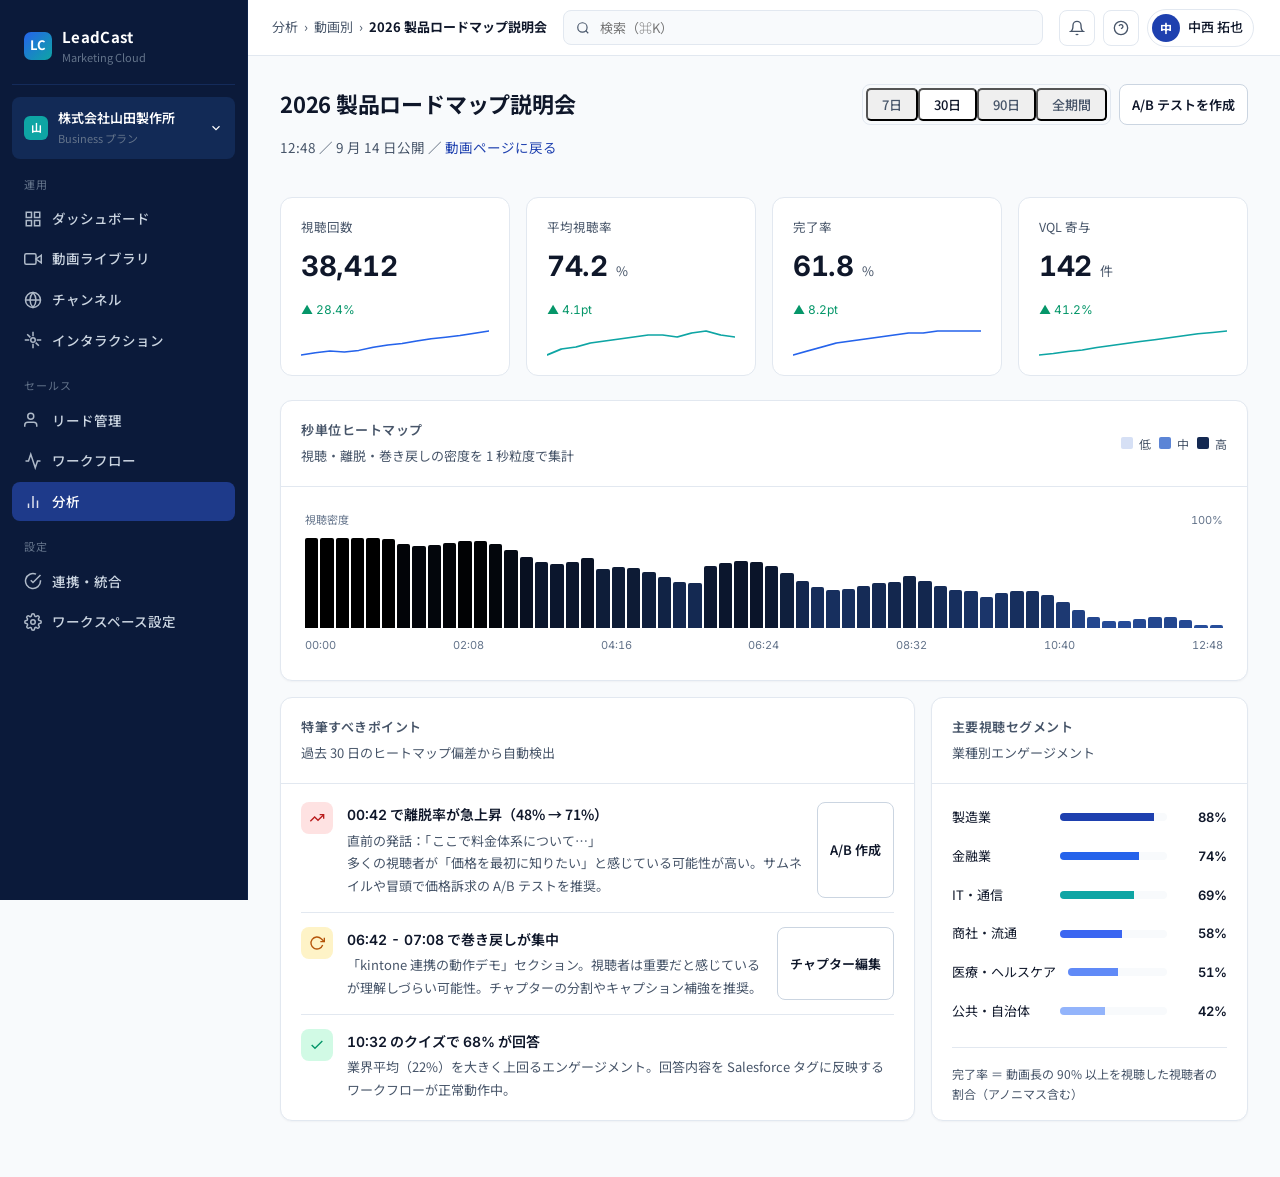
==== site/analytics.html @ c5f3c890 "MVP画面作成" ====
<!doctype html>
<html lang="ja">
<head>
  <meta charset="utf-8" />
  <meta name="viewport" content="width=device-width, initial-scale=1" />
  <title>動画分析 ｜ LeadCast</title>
  <link rel="preconnect" href="https://fonts.googleapis.com">
  <link rel="preconnect" href="https://fonts.gstatic.com" crossorigin>
  <link href="https://fonts.googleapis.com/css2?family=Inter:wght@400;500;600;700;800&family=Noto+Sans+JP:wght@400;500;600;700;800&display=swap" rel="stylesheet">
  <link rel="stylesheet" href="assets/tokens.css">
</head>
<body>

<div class="app">
  <aside class="sidebar">
    <a class="brand" href="index.html">
      <span class="brand-mark">LC</span>
      <div>
        <div class="brand-name">LeadCast</div>
        <div class="brand-sub">Marketing Cloud</div>
      </div>
    </a>
    <div class="ws-switch">
      <span class="avatar">山</span>
      <div style="flex:1; min-width:0;">
        <div style="font-weight:600;">株式会社山田製作所</div>
        <div style="color:#64748B; font-size:11px;">Business プラン</div>
      </div>
      <svg width="14" height="14" viewBox="0 0 24 24" fill="none" stroke="currentColor" stroke-width="2"><polyline points="6 9 12 15 18 9"></polyline></svg>
    </div>

    <div class="nav-section">運用</div>
    <a class="nav-item" data-nav="dashboard.html" href="dashboard.html"><svg class="ico" viewBox="0 0 24 24" fill="none" stroke="currentColor" stroke-width="2"><rect x="3" y="3" width="7" height="7"></rect><rect x="14" y="3" width="7" height="7"></rect><rect x="14" y="14" width="7" height="7"></rect><rect x="3" y="14" width="7" height="7"></rect></svg>ダッシュボード</a>
    <a class="nav-item" data-nav="videos.html" href="videos.html"><svg class="ico" viewBox="0 0 24 24" fill="none" stroke="currentColor" stroke-width="2"><polygon points="23 7 16 12 23 17 23 7"></polygon><rect x="1" y="5" width="15" height="14" rx="2"></rect></svg>動画ライブラリ</a>
    <a class="nav-item" href="#"><svg class="ico" viewBox="0 0 24 24" fill="none" stroke="currentColor" stroke-width="2"><circle cx="12" cy="12" r="10"></circle><path d="M2 12h20M12 2a15.3 15.3 0 0 1 4 10 15.3 15.3 0 0 1-4 10A15.3 15.3 0 0 1 8 12a15.3 15.3 0 0 1 4-10z"></path></svg>チャンネル</a>
    <a class="nav-item" href="#"><svg class="ico" viewBox="0 0 24 24" fill="none" stroke="currentColor" stroke-width="2"><circle cx="12" cy="12" r="3"></circle><path d="M12 1v6m0 10v6M4.22 4.22l4.24 4.24m7.08 7.08l4.24 4.24M1 12h6m10 0h6"></path></svg>インタラクション</a>

    <div class="nav-section">セールス</div>
    <a class="nav-item" data-nav="leads.html" href="leads.html"><svg class="ico" viewBox="0 0 24 24" fill="none" stroke="currentColor" stroke-width="2"><path d="M17 21v-2a4 4 0 0 0-4-4H5a4 4 0 0 0-4 4v2"></path><circle cx="9" cy="7" r="4"></circle></svg>リード管理</a>
    <a class="nav-item" href="#"><svg class="ico" viewBox="0 0 24 24" fill="none" stroke="currentColor" stroke-width="2"><polyline points="22 12 18 12 15 21 9 3 6 12 2 12"></polyline></svg>ワークフロー</a>
    <a class="nav-item" data-nav="analytics.html" href="analytics.html"><svg class="ico" viewBox="0 0 24 24" fill="none" stroke="currentColor" stroke-width="2"><line x1="18" y1="20" x2="18" y2="10"></line><line x1="12" y1="20" x2="12" y2="4"></line><line x1="6" y1="20" x2="6" y2="14"></line></svg>分析</a>

    <div class="nav-section">設定</div>
    <a class="nav-item" href="#"><svg class="ico" viewBox="0 0 24 24" fill="none" stroke="currentColor" stroke-width="2"><path d="M22 11.08V12a10 10 0 1 1-5.93-9.14"></path><polyline points="22 4 12 14.01 9 11.01"></polyline></svg>連携・統合</a>
    <a class="nav-item" href="#"><svg class="ico" viewBox="0 0 24 24" fill="none" stroke="currentColor" stroke-width="2"><circle cx="12" cy="12" r="3"></circle><path d="M19.4 15a1.65 1.65 0 0 0 .33 1.82l.06.06a2 2 0 0 1 0 2.83 2 2 0 0 1-2.83 0l-.06-.06a1.65 1.65 0 0 0-1.82-.33 1.65 1.65 0 0 0-1 1.51V21a2 2 0 0 1-4 0v-.09A1.65 1.65 0 0 0 9 19.4a1.65 1.65 0 0 0-1.82.33l-.06.06a2 2 0 0 1-2.83 0 2 2 0 0 1 0-2.83l.06-.06a1.65 1.65 0 0 0 .33-1.82 1.65 1.65 0 0 0-1.51-1H3a2 2 0 0 1 0-4h.09A1.65 1.65 0 0 0 4.6 9a1.65 1.65 0 0 0-.33-1.82l-.06-.06a2 2 0 1 1 2.83-2.83l.06.06a1.65 1.65 0 0 0 1.82.33H9a1.65 1.65 0 0 0 1-1.51V3a2 2 0 0 1 4 0v.09a1.65 1.65 0 0 0 1 1.51 1.65 1.65 0 0 0 1.82-.33l.06-.06a2 2 0 1 1 2.83 2.83l-.06.06a1.65 1.65 0 0 0-.33 1.82V9a1.65 1.65 0 0 0 1.51 1H21a2 2 0 0 1 0 4h-.09a1.65 1.65 0 0 0-1.51 1z"></path></svg>ワークスペース設定</a>
  </aside>

  <div>
    <header class="app-header">
      <div class="breadcrumb">
        <span>分析</span><span>›</span><span>動画別</span><span>›</span><strong style="color:var(--color-text);">2026 製品ロードマップ説明会</strong>
      </div>
      <div class="search">
        <svg width="14" height="14" viewBox="0 0 24 24" fill="none" stroke="currentColor" stroke-width="2"><circle cx="11" cy="11" r="8"></circle><line x1="21" y1="21" x2="16.65" y2="16.65"></line></svg>
        <input type="text" placeholder="検索（⌘K）" />
      </div>
      <div class="header-actions">
        <button class="icon-btn"><svg width="16" height="16" viewBox="0 0 24 24" fill="none" stroke="currentColor" stroke-width="2"><path d="M18 8A6 6 0 0 0 6 8c0 7-3 9-3 9h18s-3-2-3-9"></path><path d="M13.73 21a2 2 0 0 1-3.46 0"></path></svg></button>
        <button class="icon-btn"><svg width="16" height="16" viewBox="0 0 24 24" fill="none" stroke="currentColor" stroke-width="2"><circle cx="12" cy="12" r="10"></circle><path d="M9.09 9a3 3 0 0 1 5.83 1c0 2-3 3-3 3"></path><line x1="12" y1="17" x2="12.01" y2="17"></line></svg></button>
        <div class="user-chip"><span class="avatar">中</span><span class="name">中西 拓也</span></div>
      </div>
    </header>

    <main class="workarea">
      <div class="page-head">
        <div>
          <h1>2026 製品ロードマップ説明会</h1>
          <p class="desc">12:48 ／ 9 月 14 日公開 ／ <a href="videos.html" style="color:var(--color-primary-700);">動画ページに戻る</a></p>
        </div>
        <div style="display:flex; gap:8px;">
          <div class="tabs">
            <button class="tab">7日</button>
            <button class="tab active">30日</button>
            <button class="tab">90日</button>
            <button class="tab">全期間</button>
          </div>
          <button class="btn btn-outline btn-sm">A/B テストを作成</button>
        </div>
      </div>

      <div class="kpi-grid">
        <div class="kpi"><div class="label">視聴回数</div><div class="value"><b class="tabular">38,412</b></div><div class="delta up">▲ 28.4%</div><div class="spark" data-spark="22,28,32,30,34,42,48,52,58,64,68,72,78,84"></div></div>
        <div class="kpi"><div class="label">平均視聴率</div><div class="value"><b class="tabular">74.2</b><span class="unit">%</span></div><div class="delta up">▲ 4.1pt</div><div class="spark" data-spark="65,68,69,71,72,73,74,75,75,74,76,77,75,74" data-spark-color="#0EA5A4"></div></div>
        <div class="kpi"><div class="label">完了率</div><div class="value"><b class="tabular">61.8</b><span class="unit">%</span></div><div class="delta up">▲ 8.2pt</div><div class="spark" data-spark="50,52,54,56,57,58,59,60,61,61,62,62,62,62"></div></div>
        <div class="kpi"><div class="label">VQL 寄与</div><div class="value"><b class="tabular">142</b><span class="unit">件</span></div><div class="delta up">▲ 41.2%</div><div class="spark" data-spark="20,28,38,46,58,68,78,88,98,108,118,128,135,142" data-spark-color="#0EA5A4"></div></div>
      </div>

      <!-- HEATMAP -->
      <section class="card" style="margin-bottom:16px;">
        <div style="padding:18px 20px; border-bottom:1px solid var(--color-border); display:flex; align-items:center; justify-content:space-between;">
          <div>
            <p class="section-title">秒単位ヒートマップ</p>
            <p class="muted" style="font-size:13px; margin:4px 0 0;">視聴・離脱・巻き戻しの密度を 1 秒粒度で集計</p>
          </div>
          <div style="display:flex; gap:8px; align-items:center; font-size:12px; color:var(--color-text-muted);">
            <span style="display:inline-flex; align-items:center; gap:6px;"><span style="width:12px; height:12px; background:hsl(220 60% 90%); border-radius:2px;"></span>低</span>
            <span style="display:inline-flex; align-items:center; gap:6px;"><span style="width:12px; height:12px; background:hsl(220 60% 60%); border-radius:2px;"></span>中</span>
            <span style="display:inline-flex; align-items:center; gap:6px;"><span style="width:12px; height:12px; background:hsl(220 60% 20%); border-radius:2px;"></span>高</span>
          </div>
        </div>
        <div class="heatmap">
          <div class="scale">
            <span>視聴密度</span>
            <span>100%</span>
          </div>
          <div class="heatmap-bars" data-heatmap></div>
          <div class="heatmap-axis">
            <span>00:00</span><span>02:08</span><span>04:16</span><span>06:24</span><span>08:32</span><span>10:40</span><span>12:48</span>
          </div>
        </div>
      </section>

      <!-- DROP-OFF + Insights -->
      <div class="grid-2">
        <section class="card">
          <div style="padding:18px 20px; border-bottom:1px solid var(--color-border);">
            <p class="section-title">特筆すべきポイント</p>
            <p class="muted" style="font-size:13px; margin:4px 0 0;">過去 30 日のヒートマップ偏差から自動検出</p>
          </div>
          <div style="padding: 4px 20px;">
            <div style="display:flex; gap:14px; padding:14px 0; border-bottom:1px solid var(--color-border);">
              <div style="width:32px; height:32px; border-radius:8px; background:var(--color-danger-bg); color:var(--color-danger); display:grid; place-items:center; flex-shrink:0;">
                <svg width="16" height="16" viewBox="0 0 24 24" fill="none" stroke="currentColor" stroke-width="2"><polyline points="22 7 13.5 15.5 8.5 10.5 2 17"></polyline><polyline points="16 7 22 7 22 13"></polyline></svg>
              </div>
              <div style="flex:1; min-width:0;">
                <div style="font-weight:600; font-size:14px;"><span class="tabular">00:42</span> で離脱率が急上昇（48% → 71%）</div>
                <div class="muted" style="font-size:13px; margin-top:2px;">直前の発話：「ここで料金体系について…」<br>多くの視聴者が「価格を最初に知りたい」と感じている可能性が高い。サムネイルや冒頭で価格訴求の A/B テストを推奨。</div>
              </div>
              <button class="btn btn-outline btn-sm" style="flex-shrink:0;">A/B 作成</button>
            </div>
            <div style="display:flex; gap:14px; padding:14px 0; border-bottom:1px solid var(--color-border);">
              <div style="width:32px; height:32px; border-radius:8px; background:var(--color-warning-bg); color:var(--color-warning); display:grid; place-items:center; flex-shrink:0;">
                <svg width="16" height="16" viewBox="0 0 24 24" fill="none" stroke="currentColor" stroke-width="2"><polyline points="23 4 23 10 17 10"></polyline><path d="M20.49 15a9 9 0 1 1-2.12-9.36L23 10"></path></svg>
              </div>
              <div style="flex:1; min-width:0;">
                <div style="font-weight:600; font-size:14px;"><span class="tabular">06:42 - 07:08</span> で巻き戻しが集中</div>
                <div class="muted" style="font-size:13px; margin-top:2px;">「kintone 連携の動作デモ」セクション。視聴者は重要だと感じているが理解しづらい可能性。チャプターの分割やキャプション補強を推奨。</div>
              </div>
              <button class="btn btn-outline btn-sm" style="flex-shrink:0;">チャプター編集</button>
            </div>
            <div style="display:flex; gap:14px; padding:14px 0;">
              <div style="width:32px; height:32px; border-radius:8px; background:var(--color-success-bg); color:var(--color-success); display:grid; place-items:center; flex-shrink:0;">
                <svg width="16" height="16" viewBox="0 0 24 24" fill="none" stroke="currentColor" stroke-width="2"><polyline points="20 6 9 17 4 12"></polyline></svg>
              </div>
              <div style="flex:1; min-width:0;">
                <div style="font-weight:600; font-size:14px;"><span class="tabular">10:32</span> のクイズで <span class="tabular">68%</span> が回答</div>
                <div class="muted" style="font-size:13px; margin-top:2px;">業界平均（22%）を大きく上回るエンゲージメント。回答内容を Salesforce タグに反映するワークフローが正常動作中。</div>
              </div>
            </div>
          </div>
        </section>

        <section class="card">
          <div style="padding:18px 20px; border-bottom:1px solid var(--color-border);">
            <p class="section-title">主要視聴セグメント</p>
            <p class="muted" style="font-size:13px; margin:4px 0 0;">業種別エンゲージメント</p>
          </div>
          <div style="padding: 14px 20px;">
            <div style="display:flex; align-items:center; gap:12px; padding:8px 0;">
              <span style="font-size:13px; min-width:96px;">製造業</span>
              <div style="flex:1; height:8px; background:var(--color-bg); border-radius:4px; overflow:hidden;"><span style="display:block; height:100%; width:88%; background:var(--color-primary-700);"></span></div>
              <span class="tabular" style="font-size:13px; font-weight:600; min-width:48px; text-align:right;">88%</span>
            </div>
            <div style="display:flex; align-items:center; gap:12px; padding:8px 0;">
              <span style="font-size:13px; min-width:96px;">金融業</span>
              <div style="flex:1; height:8px; background:var(--color-bg); border-radius:4px; overflow:hidden;"><span style="display:block; height:100%; width:74%; background:var(--color-primary-600);"></span></div>
              <span class="tabular" style="font-size:13px; font-weight:600; min-width:48px; text-align:right;">74%</span>
            </div>
            <div style="display:flex; align-items:center; gap:12px; padding:8px 0;">
              <span style="font-size:13px; min-width:96px;">IT・通信</span>
              <div style="flex:1; height:8px; background:var(--color-bg); border-radius:4px; overflow:hidden;"><span style="display:block; height:100%; width:69%; background:var(--color-accent-500);"></span></div>
              <span class="tabular" style="font-size:13px; font-weight:600; min-width:48px; text-align:right;">69%</span>
            </div>
            <div style="display:flex; align-items:center; gap:12px; padding:8px 0;">
              <span style="font-size:13px; min-width:96px;">商社・流通</span>
              <div style="flex:1; height:8px; background:var(--color-bg); border-radius:4px; overflow:hidden;"><span style="display:block; height:100%; width:58%; background:var(--color-primary-500);"></span></div>
              <span class="tabular" style="font-size:13px; font-weight:600; min-width:48px; text-align:right;">58%</span>
            </div>
            <div style="display:flex; align-items:center; gap:12px; padding:8px 0;">
              <span style="font-size:13px; min-width:96px;">医療・ヘルスケア</span>
              <div style="flex:1; height:8px; background:var(--color-bg); border-radius:4px; overflow:hidden;"><span style="display:block; height:100%; width:51%; background:var(--color-primary-400);"></span></div>
              <span class="tabular" style="font-size:13px; font-weight:600; min-width:48px; text-align:right;">51%</span>
            </div>
            <div style="display:flex; align-items:center; gap:12px; padding:8px 0;">
              <span style="font-size:13px; min-width:96px;">公共・自治体</span>
              <div style="flex:1; height:8px; background:var(--color-bg); border-radius:4px; overflow:hidden;"><span style="display:block; height:100%; width:42%; background:var(--color-primary-300);"></span></div>
              <span class="tabular" style="font-size:13px; font-weight:600; min-width:48px; text-align:right;">42%</span>
            </div>
            <div class="divider"></div>
            <div class="muted" style="font-size:12px; line-height:1.7;">完了率 ＝ 動画長の 90% 以上を視聴した視聴者の割合（アノニマス含む）</div>
          </div>
        </section>
      </div>

    </main>
  </div>
</div>

<script src="assets/app.js"></script>
</body>
</html>
---- site/assets/tokens.css ----
/* LeadCast Design Tokens
   準拠: CLAUDE.md「デザイン方針」セクション
   Noto Sans JP（JP） + Inter（Latin/Numerals）
   プライマリ: navy 系 / アクセント: teal 単色
*/

:root {
  /* Color: Primary (Navy) */
  --color-primary-50:  #EFF4FF;
  --color-primary-100: #DBE6FE;
  --color-primary-200: #BFD2FD;
  --color-primary-300: #93B4FB;
  --color-primary-400: #608AF7;
  --color-primary-500: #3B66F1;
  --color-primary-600: #2563EB;
  --color-primary-700: #1E40AF;
  --color-primary-800: #1E3A8A;
  --color-primary-900: #1E2F6B;

  /* Color: Accent (Teal) — 一色のみ */
  --color-accent-50:  #ECFDF7;
  --color-accent-500: #0EA5A4;
  --color-accent-600: #0D8F8E;
  --color-accent-700: #0B6F6E;

  /* Color: Status */
  --color-success:    #059669;
  --color-success-bg: #D1FAE5;
  --color-warning:    #B45309;
  --color-warning-bg: #FEF3C7;
  --color-danger:     #B91C1C;
  --color-danger-bg:  #FEE2E2;

  /* Color: Neutrals (slate) */
  --color-bg:         #F8FAFC;
  --color-bg-alt:     #FAFAFA;
  --color-surface:    #FFFFFF;
  --color-border:     #E2E8F0;
  --color-border-strong: #CBD5E1;
  --color-text:       #0F172A;
  --color-text-muted: #475569;
  --color-text-soft:  #64748B;
  --color-text-disabled: #94A3B8;

  /* Typography */
  --font-jp: "Noto Sans JP", system-ui, sans-serif;
  --font-en: "Inter", "Noto Sans JP", system-ui, sans-serif;

  /* Layout */
  --sidebar-w: 248px;
  --header-h: 56px;
  --radius-sm: 6px;
  --radius:    8px;
  --radius-lg: 12px;

  /* Shadow */
  --shadow-sm: 0 1px 2px rgba(15, 23, 42, 0.04);
  --shadow:    0 1px 3px rgba(15, 23, 42, 0.06), 0 1px 2px rgba(15, 23, 42, 0.04);
  --shadow-lg: 0 10px 25px -10px rgba(15, 23, 42, 0.18);

  /* Motion */
  --ease: cubic-bezier(0.4, 0, 0.2, 1);
}

/* Base */
* { box-sizing: border-box; }
html, body {
  margin: 0;
  padding: 0;
  font-family: var(--font-jp);
  font-size: 14px;
  line-height: 1.75;
  color: var(--color-text);
  background: var(--color-bg);
  -webkit-font-smoothing: antialiased;
  text-rendering: optimizeLegibility;
}

a { color: inherit; text-decoration: none; }
button { font-family: inherit; cursor: pointer; }
input, select, textarea { font-family: inherit; font-size: inherit; }

/* 等幅数字（KPI / 表データ） */
.tabular { font-variant-numeric: tabular-nums; font-feature-settings: "tnum" 1; font-family: var(--font-en); }

/* Utility */
.container { max-width: 1440px; margin: 0 auto; padding: 0 32px; }
.muted { color: var(--color-text-muted); }
.soft { color: var(--color-text-soft); }

/* Buttons */
.btn {
  display: inline-flex;
  align-items: center;
  justify-content: center;
  gap: 8px;
  padding: 10px 18px;
  font-size: 14px;
  font-weight: 600;
  border-radius: var(--radius);
  border: 1px solid transparent;
  transition: background-color .15s var(--ease), border-color .15s var(--ease), color .15s var(--ease);
  white-space: nowrap;
}
.btn-primary { background: var(--color-primary-700); color: #fff; }
.btn-primary:hover { background: var(--color-primary-800); }
.btn-outline { background: var(--color-surface); color: var(--color-text); border-color: var(--color-border-strong); }
.btn-outline:hover { background: var(--color-bg); }
.btn-ghost { background: transparent; color: var(--color-text-muted); }
.btn-ghost:hover { background: var(--color-bg); color: var(--color-text); }
.btn-sm { padding: 6px 12px; font-size: 13px; }
.btn-icon { padding: 8px; }

/* Card */
.card {
  background: var(--color-surface);
  border: 1px solid var(--color-border);
  border-radius: var(--radius-lg);
  box-shadow: var(--shadow-sm);
}
.card-pad { padding: 24px; }
.card-tight { padding: 16px; }

/* Badge / Pill */
.badge {
  display: inline-flex; align-items: center; gap: 6px;
  padding: 2px 10px;
  font-size: 12px;
  font-weight: 500;
  border-radius: 999px;
  background: var(--color-bg);
  color: var(--color-text-muted);
  border: 1px solid var(--color-border);
}
.badge-success { background: var(--color-success-bg); color: var(--color-success); border-color: transparent; }
.badge-warning { background: var(--color-warning-bg); color: var(--color-warning); border-color: transparent; }
.badge-danger  { background: var(--color-danger-bg);  color: var(--color-danger);  border-color: transparent; }
.badge-primary { background: var(--color-primary-50); color: var(--color-primary-800); border-color: transparent; }
.badge-accent  { background: var(--color-accent-50);  color: var(--color-accent-700);  border-color: transparent; }

/* Section heading */
.section-title { font-size: 13px; font-weight: 600; color: var(--color-text-muted); letter-spacing: .04em; text-transform: uppercase; margin: 0; }

/* App Shell ----------------------------------------------------- */
.app {
  display: grid;
  grid-template-columns: var(--sidebar-w) 1fr;
  min-height: 100vh;
}

.sidebar {
  background: #0B1A3A;
  color: #CBD5E1;
  border-right: 1px solid #0F2349;
  padding: 16px 12px;
  position: sticky;
  top: 0;
  height: 100vh;
  overflow-y: auto;
}
.sidebar .brand {
  display: flex; align-items: center; gap: 10px;
  padding: 8px 12px 16px;
  border-bottom: 1px solid #142B5A;
  margin-bottom: 12px;
}
.sidebar .brand-mark {
  width: 28px; height: 28px;
  border-radius: 7px;
  background: linear-gradient(135deg, #2563EB 0%, #0EA5A4 100%);
  display: grid; place-items: center;
  color: #fff; font-weight: 700; font-size: 13px;
}
.sidebar .brand-name { color: #fff; font-weight: 700; font-size: 15px; letter-spacing: .02em; }
.sidebar .brand-sub  { color: #64748B; font-size: 11px; margin-top: -2px; }
.sidebar .nav-section { margin-top: 16px; padding: 0 12px 4px; font-size: 11px; color: #64748B; letter-spacing: .08em; text-transform: uppercase; }
.sidebar .nav-item {
  display: flex; align-items: center; gap: 10px;
  padding: 8px 12px;
  border-radius: var(--radius);
  color: #CBD5E1;
  font-size: 13.5px;
  font-weight: 500;
  margin: 1px 0;
}
.sidebar .nav-item:hover { background: #122A56; color: #fff; }
.sidebar .nav-item.active { background: #1E3A8A; color: #fff; }
.sidebar .nav-item .ico { width: 18px; height: 18px; opacity: .85; }
.sidebar .ws-switch {
  display: flex; align-items: center; gap: 10px;
  padding: 10px 12px;
  margin: 12px 0;
  background: #122A56;
  border-radius: var(--radius);
  font-size: 13px;
  color: #fff;
}
.sidebar .ws-switch .avatar { width: 24px; height: 24px; border-radius: 6px; background: #0EA5A4; display: grid; place-items: center; color: #fff; font-weight: 700; font-size: 11px; }

.app-header {
  height: var(--header-h);
  background: var(--color-surface);
  border-bottom: 1px solid var(--color-border);
  display: flex;
  align-items: center;
  gap: 16px;
  padding: 0 24px;
  position: sticky;
  top: 0;
  z-index: 10;
}
.app-header .breadcrumb { display: flex; align-items: center; gap: 6px; color: var(--color-text-muted); font-size: 13px; }
.app-header .search {
  flex: 1; max-width: 480px;
  display: flex; align-items: center; gap: 8px;
  padding: 6px 12px;
  background: var(--color-bg);
  border: 1px solid var(--color-border);
  border-radius: var(--radius);
  color: var(--color-text-muted);
  font-size: 13px;
}
.app-header .search input { flex: 1; background: transparent; border: 0; outline: 0; color: var(--color-text); }
.app-header .header-actions { display: flex; align-items: center; gap: 8px; }
.app-header .icon-btn {
  width: 36px; height: 36px;
  display: grid; place-items: center;
  border-radius: var(--radius);
  border: 1px solid var(--color-border);
  background: var(--color-surface);
  color: var(--color-text-muted);
}
.app-header .icon-btn:hover { background: var(--color-bg); color: var(--color-text); }
.app-header .user-chip {
  display: flex; align-items: center; gap: 8px;
  padding: 4px 10px 4px 4px;
  border: 1px solid var(--color-border);
  border-radius: 999px;
  background: var(--color-surface);
}
.app-header .user-chip .avatar { width: 28px; height: 28px; border-radius: 50%; background: var(--color-primary-700); color: #fff; display: grid; place-items: center; font-weight: 700; font-size: 12px; }
.app-header .user-chip .name { font-size: 13px; font-weight: 500; }

main.workarea { padding: 28px 32px 56px; max-width: 1440px; margin: 0 auto; width: 100%; }

.page-head {
  display: flex; align-items: flex-start; justify-content: space-between;
  margin-bottom: 24px;
  gap: 16px;
}
.page-head h1 { font-size: 22px; font-weight: 700; margin: 0 0 4px; letter-spacing: -.01em; }
.page-head .desc { color: var(--color-text-muted); font-size: 13.5px; }

/* Marketing site ------------------------------------------------ */
.mkt-header {
  background: rgba(255,255,255,.92);
  backdrop-filter: blur(8px);
  border-bottom: 1px solid var(--color-border);
  position: sticky; top: 0; z-index: 50;
}
.mkt-header .inner { display: flex; align-items: center; justify-content: space-between; height: 64px; }
.mkt-nav { display: flex; gap: 28px; font-size: 14px; font-weight: 500; color: var(--color-text-muted); }
.mkt-nav a:hover { color: var(--color-text); }
.brand-row { display: flex; align-items: center; gap: 10px; font-weight: 700; font-size: 16px; }
.brand-row .brand-mark { width: 28px; height: 28px; border-radius: 7px; background: linear-gradient(135deg, #2563EB 0%, #0EA5A4 100%); display: grid; place-items: center; color: #fff; font-weight: 700; font-size: 13px; }

.hero {
  position: relative;
  padding: 96px 0 64px;
  background:
    radial-gradient(800px 320px at 70% -10%, rgba(37,99,235,.08), transparent 60%),
    radial-gradient(600px 240px at 0% 10%, rgba(14,165,164,.06), transparent 60%),
    var(--color-bg);
  overflow: hidden;
}
.hero::before {
  content: "";
  position: absolute; inset: 0;
  background-image:
    linear-gradient(to right, rgba(15,23,42,.03) 1px, transparent 1px),
    linear-gradient(to bottom, rgba(15,23,42,.03) 1px, transparent 1px);
  background-size: 40px 40px;
  mask-image: linear-gradient(to bottom, black 30%, transparent 90%);
  pointer-events: none;
}
.hero .inner { position: relative; display: grid; grid-template-columns: 1.1fr 1fr; gap: 64px; align-items: center; }
.hero h1 { font-size: 46px; line-height: 1.3; margin: 16px 0 20px; letter-spacing: -.02em; font-weight: 800; }
.hero h1 .accent { background: linear-gradient(90deg, #1E3A8A, #0EA5A4); -webkit-background-clip: text; background-clip: text; color: transparent; }
.hero p.lede { font-size: 17px; color: var(--color-text-muted); margin: 0 0 28px; line-height: 1.85; }
.hero .actions { display: flex; gap: 12px; }
.kicker { display: inline-flex; align-items: center; gap: 8px; padding: 4px 12px; font-size: 12px; font-weight: 600; color: var(--color-primary-800); background: var(--color-primary-50); border-radius: 999px; letter-spacing: .04em; }

.hero-mock {
  position: relative;
  border-radius: 16px;
  background: linear-gradient(180deg, #ffffff, #F1F5F9);
  border: 1px solid var(--color-border);
  box-shadow: var(--shadow-lg), 0 0 0 1px rgba(255,255,255,.4) inset;
  padding: 0;
  overflow: hidden;
  transform: perspective(1400px) rotateY(-6deg) rotateX(2deg);
  transform-origin: center;
}
.hero-mock-bar { display: flex; gap: 6px; padding: 10px 14px; background: #E2E8F0; }
.hero-mock-bar span { width: 10px; height: 10px; border-radius: 50%; background: #CBD5E1; }
.hero-mock-body { padding: 16px; display: grid; grid-template-columns: 100px 1fr; gap: 12px; }
.hero-mock-side { background: #0B1A3A; border-radius: 8px; padding: 10px; display: flex; flex-direction: column; gap: 6px; }
.hero-mock-side div { height: 8px; background: rgba(255,255,255,.1); border-radius: 4px; }
.hero-mock-side div:nth-child(1) { background: rgba(37,99,235,.4); }
.hero-mock-main { display: grid; grid-template-rows: auto auto 1fr; gap: 10px; }
.hero-mock-kpis { display: grid; grid-template-columns: repeat(4, 1fr); gap: 8px; }
.hero-mock-kpis div { padding: 10px; border-radius: 6px; background: var(--color-bg); border: 1px solid var(--color-border); font-size: 10px; color: var(--color-text-muted); }
.hero-mock-kpis div b { display: block; font-family: var(--font-en); font-size: 16px; color: var(--color-text); font-variant-numeric: tabular-nums; margin-top: 2px; }
.hero-mock-chart { height: 90px; border-radius: 6px; background: linear-gradient(180deg, var(--color-primary-50) 0%, transparent 100%); border: 1px solid var(--color-border); position: relative; overflow: hidden; }
.hero-mock-chart::before { content: ""; position: absolute; inset: 0; background: url("data:image/svg+xml,%3Csvg xmlns='http://www.w3.org/2000/svg' viewBox='0 0 200 80' preserveAspectRatio='none'%3E%3Cpath d='M0,60 L20,55 L40,58 L60,42 L80,46 L100,30 L120,38 L140,22 L160,28 L180,12 L200,18' fill='none' stroke='%232563EB' stroke-width='1.5'/%3E%3C/svg%3E") no-repeat; background-size: 100% 100%; }
.hero-mock-rows { display: flex; flex-direction: column; gap: 6px; }
.hero-mock-rows div { height: 14px; background: var(--color-bg); border: 1px solid var(--color-border); border-radius: 4px; }

.trust { padding: 48px 0; border-top: 1px solid var(--color-border); border-bottom: 1px solid var(--color-border); background: var(--color-surface); }
.trust .row { display: flex; align-items: center; justify-content: space-between; gap: 24px; }
.trust .label { color: var(--color-text-soft); font-size: 13px; }
.trust .logos { display: flex; gap: 36px; align-items: center; flex-wrap: wrap; }
.trust .logos div { color: var(--color-text-soft); font-weight: 600; letter-spacing: .04em; font-size: 14px; opacity: .7; }

.section { padding: 80px 0; }
.section-head { text-align: center; max-width: 720px; margin: 0 auto 56px; }
.section-head .kicker { margin-bottom: 16px; }
.section-head h2 { font-size: 32px; font-weight: 700; letter-spacing: -.01em; margin: 0 0 12px; line-height: 1.4; }
.section-head p { color: var(--color-text-muted); font-size: 15px; margin: 0; }

.feature-grid { display: grid; grid-template-columns: repeat(3, 1fr); gap: 24px; }
.feature {
  padding: 28px;
  background: var(--color-surface);
  border: 1px solid var(--color-border);
  border-radius: var(--radius-lg);
  transition: transform .2s var(--ease), box-shadow .2s var(--ease), border-color .2s var(--ease);
}
.feature:hover { transform: translateY(-2px); box-shadow: var(--shadow); border-color: var(--color-border-strong); }
.feature .icon { width: 40px; height: 40px; border-radius: 10px; background: var(--color-primary-50); color: var(--color-primary-700); display: grid; place-items: center; margin-bottom: 16px; }
.feature h3 { font-size: 17px; margin: 0 0 8px; font-weight: 700; }
.feature p { color: var(--color-text-muted); margin: 0 0 12px; font-size: 14px; line-height: 1.85; }
.feature ul { margin: 0; padding-left: 18px; color: var(--color-text-muted); font-size: 13.5px; }
.feature ul li { margin-bottom: 4px; }

.split { display: grid; grid-template-columns: 1fr 1fr; gap: 56px; align-items: center; }
.split.reversed { direction: rtl; }
.split.reversed > * { direction: ltr; }
.split h2 { font-size: 28px; font-weight: 700; margin: 12px 0 16px; line-height: 1.4; letter-spacing: -.01em; }
.split p { color: var(--color-text-muted); font-size: 15px; line-height: 1.85; }
.split .stat { display: flex; gap: 32px; margin-top: 24px; }
.split .stat div b { font-family: var(--font-en); font-size: 24px; font-variant-numeric: tabular-nums; color: var(--color-primary-800); display: block; }
.split .stat div span { font-size: 12px; color: var(--color-text-soft); }
.mock-frame {
  background: var(--color-surface);
  border: 1px solid var(--color-border);
  border-radius: var(--radius-lg);
  box-shadow: var(--shadow-lg);
  overflow: hidden;
}

.pricing { display: grid; grid-template-columns: repeat(3, 1fr); gap: 24px; }
.plan {
  padding: 32px;
  background: var(--color-surface);
  border: 1px solid var(--color-border);
  border-radius: var(--radius-lg);
  position: relative;
  display: flex; flex-direction: column;
}
.plan.featured { border-color: var(--color-primary-700); box-shadow: 0 0 0 4px var(--color-primary-50); }
.plan-name { font-size: 13px; font-weight: 700; color: var(--color-primary-800); letter-spacing: .04em; text-transform: uppercase; }
.plan-price { font-family: var(--font-en); font-size: 36px; font-weight: 700; margin: 12px 0 4px; color: var(--color-text); font-variant-numeric: tabular-nums; }
.plan-price small { font-size: 14px; color: var(--color-text-muted); font-weight: 500; }
.plan-desc { color: var(--color-text-muted); font-size: 13.5px; margin-bottom: 24px; }
.plan ul { list-style: none; padding: 0; margin: 0 0 24px; flex: 1; }
.plan ul li { display: flex; align-items: flex-start; gap: 8px; padding: 6px 0; font-size: 13.5px; color: var(--color-text); border-bottom: 1px dashed var(--color-border); }
.plan ul li:last-child { border-bottom: 0; }
.plan ul li::before { content: ""; width: 16px; height: 16px; flex: 0 0 16px; margin-top: 4px; background: url("data:image/svg+xml,%3Csvg xmlns='http://www.w3.org/2000/svg' width='16' height='16' viewBox='0 0 24 24' fill='none' stroke='%23059669' stroke-width='3' stroke-linecap='round' stroke-linejoin='round'%3E%3Cpolyline points='20 6 9 17 4 12'/%3E%3C/svg%3E") no-repeat center; }

.cta-band {
  background: linear-gradient(135deg, #1E3A8A 0%, #0B1A3A 100%);
  color: #fff;
  padding: 64px 0;
  border-radius: var(--radius-lg);
  text-align: center;
  position: relative;
  overflow: hidden;
}
.cta-band::before {
  content: ""; position: absolute; inset: 0;
  background-image: radial-gradient(circle at 30% 30%, rgba(14,165,164,.18), transparent 50%);
}
.cta-band > * { position: relative; }
.cta-band h2 { font-size: 28px; font-weight: 700; margin: 0 0 12px; }
.cta-band p { color: #CBD5E1; margin: 0 0 28px; font-size: 15px; }
.cta-band .actions { display: inline-flex; gap: 12px; }
.cta-band .btn-primary { background: #fff; color: var(--color-primary-800); }
.cta-band .btn-primary:hover { background: #F1F5F9; }
.cta-band .btn-outline { background: transparent; color: #fff; border-color: rgba(255,255,255,.3); }
.cta-band .btn-outline:hover { background: rgba(255,255,255,.06); }

footer.site-footer {
  background: var(--color-surface);
  border-top: 1px solid var(--color-border);
  padding: 48px 0 28px;
}
footer .grid { display: grid; grid-template-columns: 1.5fr 1fr 1fr 1fr 1fr; gap: 32px; margin-bottom: 32px; }
footer h4 { font-size: 12px; color: var(--color-text-muted); letter-spacing: .08em; text-transform: uppercase; margin: 0 0 12px; }
footer ul { list-style: none; padding: 0; margin: 0; }
footer ul li { padding: 4px 0; font-size: 13.5px; }
footer ul li a { color: var(--color-text-muted); }
footer ul li a:hover { color: var(--color-text); }
footer .legal { display: flex; align-items: center; justify-content: space-between; padding-top: 24px; border-top: 1px solid var(--color-border); color: var(--color-text-soft); font-size: 12.5px; }

/* KPI Card ------------------------------------------------------ */
.kpi-grid { display: grid; grid-template-columns: repeat(4, 1fr); gap: 16px; margin-bottom: 24px; }
.kpi {
  background: var(--color-surface);
  border: 1px solid var(--color-border);
  border-radius: var(--radius-lg);
  padding: 18px 20px;
}
.kpi .label { display: flex; align-items: center; gap: 6px; font-size: 12.5px; color: var(--color-text-muted); }
.kpi .value { display: flex; align-items: baseline; gap: 8px; margin-top: 4px; }
.kpi .value b { font-family: var(--font-en); font-size: 28px; font-weight: 700; letter-spacing: -.01em; font-variant-numeric: tabular-nums; }
.kpi .value .unit { font-size: 13px; color: var(--color-text-muted); }
.kpi .delta { font-family: var(--font-en); font-size: 12px; font-variant-numeric: tabular-nums; margin-top: 8px; display: inline-flex; align-items: center; gap: 4px; }
.kpi .delta.up { color: var(--color-success); }
.kpi .delta.down { color: var(--color-danger); }
.kpi .spark { height: 28px; margin-top: 8px; }

/* Two-column dashboard */
.grid-2 { display: grid; grid-template-columns: 2fr 1fr; gap: 16px; }
.grid-2-eq { display: grid; grid-template-columns: 1fr 1fr; gap: 16px; }
.grid-3 { display: grid; grid-template-columns: 1fr 1fr 1fr; gap: 16px; }

/* Activity / Timeline */
.timeline { display: flex; flex-direction: column; }
.timeline-row {
  display: grid; grid-template-columns: 24px 1fr auto;
  gap: 12px;
  padding: 12px 0;
  border-bottom: 1px solid var(--color-border);
}
.timeline-row:last-child { border-bottom: 0; }
.timeline-row .dot { width: 8px; height: 8px; border-radius: 50%; background: var(--color-primary-600); margin-top: 7px; }
.timeline-row .dot.accent { background: var(--color-accent-500); }
.timeline-row .dot.warn { background: #F59E0B; }
.timeline-row .meta { font-size: 13px; line-height: 1.65; }
.timeline-row .meta b { font-weight: 600; }
.timeline-row .meta small { display: block; color: var(--color-text-muted); font-size: 12px; }
.timeline-row time { color: var(--color-text-soft); font-size: 12px; font-family: var(--font-en); font-variant-numeric: tabular-nums; }

/* Tables */
.table { width: 100%; border-collapse: collapse; font-size: 13.5px; }
.table thead th {
  text-align: left;
  padding: 10px 16px;
  font-size: 12px;
  font-weight: 600;
  color: var(--color-text-muted);
  background: var(--color-bg);
  border-bottom: 1px solid var(--color-border);
  letter-spacing: .04em;
}
.table tbody td { padding: 14px 16px; border-bottom: 1px solid var(--color-border); }
.table tbody tr:hover { background: var(--color-bg); }
.table tbody tr:last-child td { border-bottom: 0; }
.table .num { font-family: var(--font-en); font-variant-numeric: tabular-nums; }

/* Score bar */
.score { display: flex; align-items: center; gap: 8px; }
.score-bar { width: 88px; height: 6px; border-radius: 3px; background: var(--color-bg); overflow: hidden; }
.score-bar > span { display: block; height: 100%; background: linear-gradient(90deg, var(--color-primary-600), var(--color-accent-500)); }
.score-num { font-family: var(--font-en); font-variant-numeric: tabular-nums; font-weight: 600; }

/* Avatar (data) */
.avatar-sm { width: 28px; height: 28px; border-radius: 50%; background: var(--color-primary-700); color: #fff; display: inline-grid; place-items: center; font-size: 11px; font-weight: 700; }
.avatar-row { display: flex; align-items: center; gap: 10px; }

/* Toolbar */
.toolbar {
  display: flex; align-items: center; justify-content: space-between;
  gap: 12px;
  padding: 10px 12px;
  background: var(--color-surface);
  border: 1px solid var(--color-border);
  border-radius: var(--radius-lg);
  margin-bottom: 16px;
}
.toolbar-group { display: flex; align-items: center; gap: 8px; }
.input {
  display: flex; align-items: center; gap: 8px;
  padding: 7px 12px;
  border: 1px solid var(--color-border);
  border-radius: var(--radius);
  background: var(--color-surface);
  font-size: 13px;
}
.input input { border: 0; outline: 0; background: transparent; min-width: 200px; }
.tabs { display: flex; gap: 0; background: var(--color-bg); border: 1px solid var(--color-border); border-radius: var(--radius); padding: 3px; }
.tab { padding: 5px 14px; font-size: 13px; border-radius: 5px; color: var(--color-text-muted); font-weight: 500; }
.tab.active { background: var(--color-surface); color: var(--color-text); box-shadow: var(--shadow-sm); }

/* Video card grid */
.video-grid { display: grid; grid-template-columns: repeat(4, 1fr); gap: 16px; }
.video-card { background: var(--color-surface); border: 1px solid var(--color-border); border-radius: var(--radius-lg); overflow: hidden; transition: transform .15s var(--ease), box-shadow .15s var(--ease); }
.video-card:hover { transform: translateY(-2px); box-shadow: var(--shadow); }
.video-thumb {
  aspect-ratio: 16 / 9;
  background: linear-gradient(135deg, #1E3A8A 0%, #0B1A3A 100%);
  display: grid; place-items: center;
  position: relative; overflow: hidden;
}
.video-thumb::after { content: ""; position: absolute; inset: 0; background-image: radial-gradient(circle at 70% 30%, rgba(14,165,164,.25), transparent 50%); }
.video-thumb .play { width: 44px; height: 44px; border-radius: 50%; background: rgba(255,255,255,.95); display: grid; place-items: center; position: relative; z-index: 1; }
.video-thumb .play svg { width: 18px; height: 18px; color: var(--color-primary-800); margin-left: 2px; }
.video-thumb .duration { position: absolute; right: 8px; bottom: 8px; padding: 2px 8px; border-radius: 4px; background: rgba(0,0,0,.7); color: #fff; font-size: 11px; font-family: var(--font-en); font-variant-numeric: tabular-nums; z-index: 1; }
.video-thumb .status { position: absolute; left: 8px; top: 8px; z-index: 1; }
.video-meta { padding: 14px 16px; }
.video-title { font-weight: 600; font-size: 14px; line-height: 1.55; margin: 0 0 8px; display: -webkit-box; -webkit-line-clamp: 2; -webkit-box-orient: vertical; overflow: hidden; }
.video-stats { display: flex; gap: 12px; color: var(--color-text-muted); font-size: 12px; }
.video-stats span { display: inline-flex; align-items: center; gap: 4px; font-family: var(--font-en); font-variant-numeric: tabular-nums; }

/* Heatmap */
.heatmap { position: relative; padding: 24px; }
.heatmap .scale { display: flex; justify-content: space-between; font-size: 11px; color: var(--color-text-soft); font-family: var(--font-en); font-variant-numeric: tabular-nums; margin-bottom: 8px; }
.heatmap-bars { display: grid; grid-template-columns: repeat(60, 1fr); gap: 2px; height: 90px; align-items: end; }
.heatmap-bars > span { display: block; background: var(--color-primary-100); border-radius: 2px 2px 0 0; transition: background .15s var(--ease); }
.heatmap-bars > span:hover { background: var(--color-primary-700); }
.heatmap-axis { display: flex; justify-content: space-between; font-size: 11px; color: var(--color-text-soft); font-family: var(--font-en); font-variant-numeric: tabular-nums; margin-top: 8px; }

/* Player ------------------------------------------------------- */
.player-shell {
  max-width: 960px;
  margin: 32px auto;
  padding: 0 24px;
}
.player-frame {
  position: relative;
  background: #000;
  border-radius: 12px;
  overflow: hidden;
  aspect-ratio: 16 / 9;
  border: 1px solid #0F2349;
  box-shadow: var(--shadow-lg);
}
.player-frame .bg {
  position: absolute; inset: 0;
  background: radial-gradient(circle at 30% 30%, rgba(37,99,235,.5), transparent 60%),
              radial-gradient(circle at 70% 60%, rgba(14,165,164,.3), transparent 60%),
              #0B1A3A;
}
.player-frame .stamp {
  position: absolute; left: 16px; top: 16px;
  display: inline-flex; align-items: center; gap: 8px;
  padding: 4px 10px; border-radius: 999px;
  background: rgba(15,23,42,.6); color: #fff;
  font-size: 12px; backdrop-filter: blur(6px);
  border: 1px solid rgba(255,255,255,.1);
}
.player-frame .stamp .dot { width: 6px; height: 6px; border-radius: 50%; background: #EF4444; }
.player-controls {
  position: absolute; left: 0; right: 0; bottom: 0;
  padding: 14px 16px;
  background: linear-gradient(180deg, transparent, rgba(0,0,0,.7));
  display: flex; align-items: center; gap: 12px;
  color: #fff;
}
.player-progress {
  flex: 1; height: 4px; border-radius: 2px;
  background: rgba(255,255,255,.2); position: relative; overflow: hidden;
}
.player-progress > span {
  display: block; height: 100%; width: 32%;
  background: var(--color-accent-500);
}
.player-progress .marker { position: absolute; top: -3px; width: 2px; height: 10px; background: #fff; border-radius: 1px; opacity: .7; }
.player-time { font-family: var(--font-en); font-size: 12px; font-variant-numeric: tabular-nums; opacity: .9; }
.player-icon-btn { background: transparent; border: 0; color: #fff; padding: 4px; display: grid; place-items: center; }
.player-icon-btn svg { width: 18px; height: 18px; }

/* Email Gate (Turnstile) overlay */
.gate-overlay {
  position: absolute; inset: 0;
  background: rgba(11,26,58,.78);
  backdrop-filter: blur(4px);
  display: grid; place-items: center;
  padding: 20px;
}
.gate-card {
  background: #fff;
  border-radius: 12px;
  padding: 28px 32px;
  max-width: 440px;
  width: 100%;
  box-shadow: var(--shadow-lg);
}
.gate-card .label { font-size: 12px; color: var(--color-primary-800); font-weight: 700; letter-spacing: .04em; text-transform: uppercase; }
.gate-card h3 { font-size: 18px; margin: 8px 0 6px; font-weight: 700; }
.gate-card p { font-size: 13.5px; color: var(--color-text-muted); margin: 0 0 18px; line-height: 1.7; }
.gate-card .field { margin-bottom: 12px; }
.gate-card .field label { display: block; font-size: 12px; color: var(--color-text-muted); margin-bottom: 4px; font-weight: 500; }
.gate-card .field label em { font-style: normal; color: var(--color-danger); margin-left: 4px; }
.gate-card .field input { width: 100%; padding: 9px 12px; border: 1px solid var(--color-border-strong); border-radius: var(--radius); font-size: 14px; outline: none; transition: border-color .15s var(--ease), box-shadow .15s var(--ease); }
.gate-card .field input:focus { border-color: var(--color-primary-700); box-shadow: 0 0 0 3px var(--color-primary-100); }
.gate-card .row2 { display: grid; grid-template-columns: 1fr 1fr; gap: 12px; }
.gate-card .actions { display: flex; gap: 8px; margin-top: 8px; }
.gate-card .actions .btn { flex: 1; }
.gate-card .footnote { margin-top: 14px; font-size: 11.5px; color: var(--color-text-soft); line-height: 1.6; }
.gate-card .footnote a { color: var(--color-primary-700); text-decoration: underline; }

/* Filters sidebar (leads page) */
.with-filters { display: grid; grid-template-columns: 240px 1fr; gap: 16px; align-items: start; }
.filter-card { padding: 18px; }
.filter-card h4 { font-size: 12px; color: var(--color-text-muted); letter-spacing: .04em; text-transform: uppercase; margin: 14px 0 8px; font-weight: 600; }
.filter-card h4:first-child { margin-top: 0; }
.filter-card label { display: flex; align-items: center; gap: 8px; padding: 4px 0; font-size: 13px; color: var(--color-text); cursor: pointer; }
.filter-card label input { accent-color: var(--color-primary-700); }
.filter-card .range { display: flex; align-items: center; gap: 6px; font-family: var(--font-en); font-size: 12px; }

/* Misc */
.divider { height: 1px; background: var(--color-border); margin: 16px 0; }

/* Print/screenshot helper visibility — keep header focus rings accessible */
:focus-visible { outline: 2px solid var(--color-primary-600); outline-offset: 2px; border-radius: 4px; }

/* Responsive (compact tablet only — PC-first) */
@media (max-width: 1100px) {
  .kpi-grid { grid-template-columns: repeat(2, 1fr); }
  .feature-grid, .pricing { grid-template-columns: 1fr; }
  .hero .inner, .split { grid-template-columns: 1fr; }
  .video-grid { grid-template-columns: repeat(2, 1fr); }
  .with-filters { grid-template-columns: 1fr; }
  .grid-2, .grid-2-eq, .grid-3 { grid-template-columns: 1fr; }
  footer .grid { grid-template-columns: 1fr 1fr; }
}
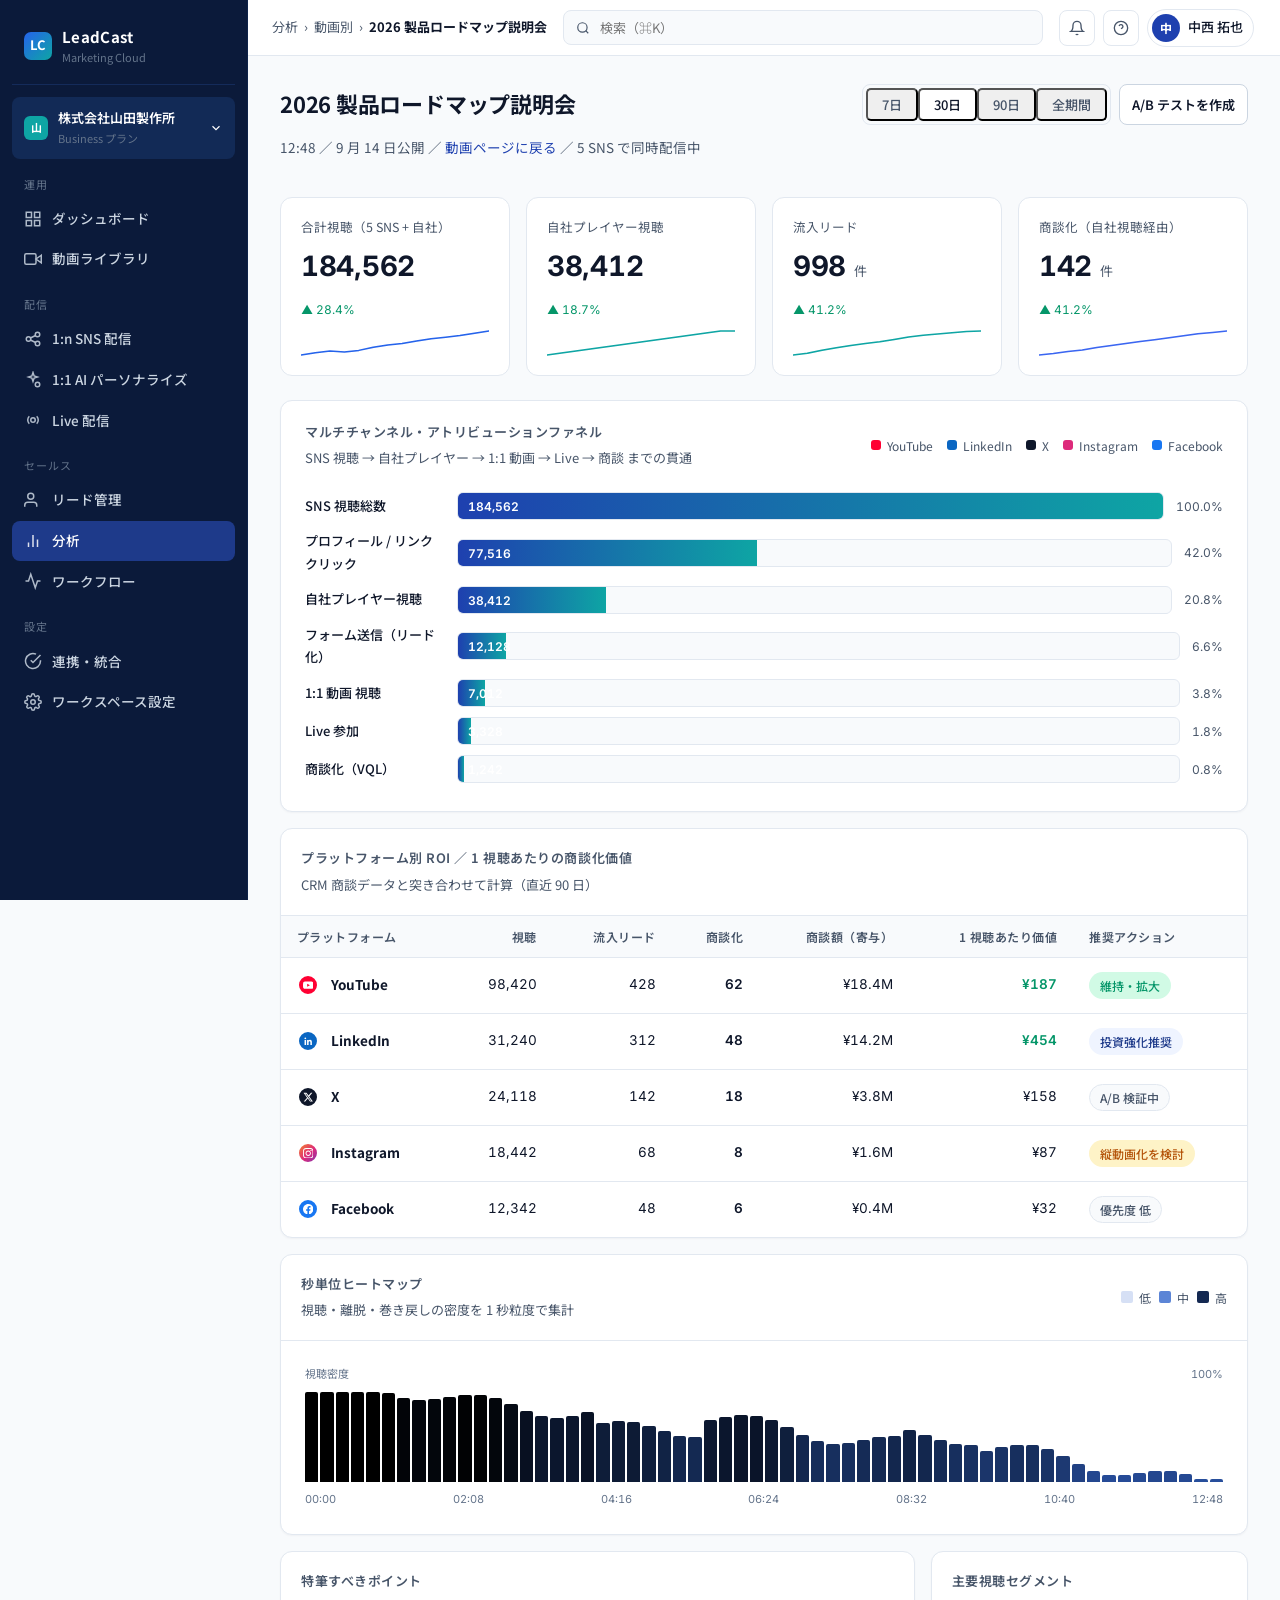
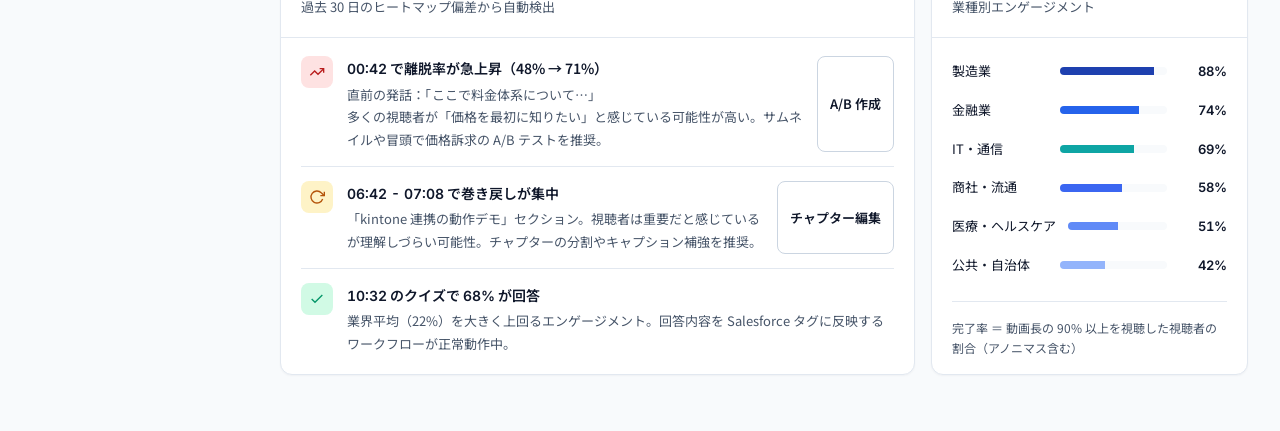
==== commit fa270cda: "レイヤーを修正(1:1,1:n,Live)" ====
--- a/site/analytics.html
+++ b/site/analytics.html
@@ -32,13 +32,16 @@
     <div class="nav-section">運用</div>
     <a class="nav-item" data-nav="dashboard.html" href="dashboard.html"><svg class="ico" viewBox="0 0 24 24" fill="none" stroke="currentColor" stroke-width="2"><rect x="3" y="3" width="7" height="7"></rect><rect x="14" y="3" width="7" height="7"></rect><rect x="14" y="14" width="7" height="7"></rect><rect x="3" y="14" width="7" height="7"></rect></svg>ダッシュボード</a>
     <a class="nav-item" data-nav="videos.html" href="videos.html"><svg class="ico" viewBox="0 0 24 24" fill="none" stroke="currentColor" stroke-width="2"><polygon points="23 7 16 12 23 17 23 7"></polygon><rect x="1" y="5" width="15" height="14" rx="2"></rect></svg>動画ライブラリ</a>
-    <a class="nav-item" href="#"><svg class="ico" viewBox="0 0 24 24" fill="none" stroke="currentColor" stroke-width="2"><circle cx="12" cy="12" r="10"></circle><path d="M2 12h20M12 2a15.3 15.3 0 0 1 4 10 15.3 15.3 0 0 1-4 10A15.3 15.3 0 0 1 8 12a15.3 15.3 0 0 1 4-10z"></path></svg>チャンネル</a>
-    <a class="nav-item" href="#"><svg class="ico" viewBox="0 0 24 24" fill="none" stroke="currentColor" stroke-width="2"><circle cx="12" cy="12" r="3"></circle><path d="M12 1v6m0 10v6M4.22 4.22l4.24 4.24m7.08 7.08l4.24 4.24M1 12h6m10 0h6"></path></svg>インタラクション</a>
+
+    <div class="nav-section">配信</div>
+    <a class="nav-item" data-nav="distribution.html" href="distribution.html"><svg class="ico" viewBox="0 0 24 24" fill="none" stroke="currentColor" stroke-width="2"><circle cx="6" cy="12" r="3"/><circle cx="18" cy="6" r="3"/><circle cx="18" cy="18" r="3"/><line x1="8.6" y1="10.7" x2="15.4" y2="7.3"/><line x1="8.6" y1="13.3" x2="15.4" y2="16.7"/></svg>1:n SNS 配信</a>
+    <a class="nav-item" data-nav="personalize.html" href="personalize.html"><svg class="ico" viewBox="0 0 24 24" fill="none" stroke="currentColor" stroke-width="2"><path d="M12 2l1.5 4.5L18 8l-4.5 1.5L12 14l-1.5-4.5L6 8l4.5-1.5z"/><circle cx="18" cy="18" r="3"/></svg>1:1 AI パーソナライズ</a>
+    <a class="nav-item" data-nav="live.html" href="live.html"><svg class="ico" viewBox="0 0 24 24" fill="none" stroke="currentColor" stroke-width="2"><circle cx="12" cy="12" r="3"/><path d="M16.95 7.05a7 7 0 010 9.9M7.05 7.05a7 7 0 000 9.9"/></svg>Live 配信</a>
 
     <div class="nav-section">セールス</div>
     <a class="nav-item" data-nav="leads.html" href="leads.html"><svg class="ico" viewBox="0 0 24 24" fill="none" stroke="currentColor" stroke-width="2"><path d="M17 21v-2a4 4 0 0 0-4-4H5a4 4 0 0 0-4 4v2"></path><circle cx="9" cy="7" r="4"></circle></svg>リード管理</a>
+    <a class="nav-item" data-nav="analytics.html" href="analytics.html"><svg class="ico" viewBox="0 0 24 24" fill="none" stroke="currentColor" stroke-width="2"><line x1="18" y1="20" x2="18" y2="10"></line><line x1="12" y1="20" x2="12" y2="4"></line><line x1="6" y1="20" x2="6" y2="14"></line></svg>分析</a>
     <a class="nav-item" href="#"><svg class="ico" viewBox="0 0 24 24" fill="none" stroke="currentColor" stroke-width="2"><polyline points="22 12 18 12 15 21 9 3 6 12 2 12"></polyline></svg>ワークフロー</a>
-    <a class="nav-item" data-nav="analytics.html" href="analytics.html"><svg class="ico" viewBox="0 0 24 24" fill="none" stroke="currentColor" stroke-width="2"><line x1="18" y1="20" x2="18" y2="10"></line><line x1="12" y1="20" x2="12" y2="4"></line><line x1="6" y1="20" x2="6" y2="14"></line></svg>分析</a>
 
     <div class="nav-section">設定</div>
     <a class="nav-item" href="#"><svg class="ico" viewBox="0 0 24 24" fill="none" stroke="currentColor" stroke-width="2"><path d="M22 11.08V12a10 10 0 1 1-5.93-9.14"></path><polyline points="22 4 12 14.01 9 11.01"></polyline></svg>連携・統合</a>
@@ -65,7 +68,7 @@
       <div class="page-head">
         <div>
           <h1>2026 製品ロードマップ説明会</h1>
-          <p class="desc">12:48 ／ 9 月 14 日公開 ／ <a href="videos.html" style="color:var(--color-primary-700);">動画ページに戻る</a></p>
+          <p class="desc">12:48 ／ 9 月 14 日公開 ／ <a href="videos.html" style="color:var(--color-primary-700);">動画ページに戻る</a> ／ 5 SNS で同時配信中</p>
         </div>
         <div style="display:flex; gap:8px;">
           <div class="tabs">
@@ -79,11 +82,105 @@
       </div>
 
       <div class="kpi-grid">
-        <div class="kpi"><div class="label">視聴回数</div><div class="value"><b class="tabular">38,412</b></div><div class="delta up">▲ 28.4%</div><div class="spark" data-spark="22,28,32,30,34,42,48,52,58,64,68,72,78,84"></div></div>
-        <div class="kpi"><div class="label">平均視聴率</div><div class="value"><b class="tabular">74.2</b><span class="unit">%</span></div><div class="delta up">▲ 4.1pt</div><div class="spark" data-spark="65,68,69,71,72,73,74,75,75,74,76,77,75,74" data-spark-color="#0EA5A4"></div></div>
-        <div class="kpi"><div class="label">完了率</div><div class="value"><b class="tabular">61.8</b><span class="unit">%</span></div><div class="delta up">▲ 8.2pt</div><div class="spark" data-spark="50,52,54,56,57,58,59,60,61,61,62,62,62,62"></div></div>
-        <div class="kpi"><div class="label">VQL 寄与</div><div class="value"><b class="tabular">142</b><span class="unit">件</span></div><div class="delta up">▲ 41.2%</div><div class="spark" data-spark="20,28,38,46,58,68,78,88,98,108,118,128,135,142" data-spark-color="#0EA5A4"></div></div>
-      </div>
+        <div class="kpi"><div class="label">合計視聴（5 SNS + 自社）</div><div class="value"><b class="tabular">184,562</b></div><div class="delta up">▲ 28.4%</div><div class="spark" data-spark="22,28,32,30,34,42,48,52,58,64,68,72,78,84"></div></div>
+        <div class="kpi"><div class="label">自社プレイヤー視聴</div><div class="value"><b class="tabular">38,412</b></div><div class="delta up">▲ 18.7%</div><div class="spark" data-spark="14,16,18,20,22,24,26,28,30,32,34,36,38,38" data-spark-color="#0EA5A4"></div></div>
+        <div class="kpi"><div class="label">流入リード</div><div class="value"><b class="tabular">998</b><span class="unit">件</span></div><div class="delta up">▲ 41.2%</div><div class="spark" data-spark="200,260,360,440,520,580,640,720,800,860,900,940,980,998" data-spark-color="#0EA5A4"></div></div>
+        <div class="kpi"><div class="label">商談化（自社視聴経由）</div><div class="value"><b class="tabular">142</b><span class="unit">件</span></div><div class="delta up">▲ 41.2%</div><div class="spark" data-spark="20,28,38,46,58,68,78,88,98,108,118,128,135,142" data-spark-color="#3B66F1"></div></div>
+      </div>
+
+      <!-- Multi-channel attribution funnel -->
+      <section class="card" style="padding:20px 24px; margin-bottom:16px;">
+        <div style="display:flex; align-items:center; justify-content:space-between; margin-bottom:14px;">
+          <div>
+            <p class="section-title">マルチチャンネル・アトリビューションファネル</p>
+            <p class="muted" style="font-size:13px; margin:4px 0 0;">SNS 視聴 → 自社プレイヤー → 1:1 動画 → Live → 商談 までの貫通</p>
+          </div>
+          <div class="legend">
+            <div><i style="background:#FF0033"></i>YouTube</div>
+            <div><i style="background:#0A66C2"></i>LinkedIn</div>
+            <div><i style="background:#0F172A"></i>X</div>
+            <div><i style="background:#DD2A7B"></i>Instagram</div>
+            <div><i style="background:#1877F2"></i>Facebook</div>
+          </div>
+        </div>
+        <div class="funnel">
+          <div class="funnel-row"><span class="lab">SNS 視聴総数</span><div class="bar"><span style="width:100%;"><i>184,562</i></span></div><span class="pct">100.0%</span></div>
+          <div class="funnel-row"><span class="lab">プロフィール / リンク クリック</span><div class="bar"><span style="width:42%;"><i>77,516</i></span></div><span class="pct">42.0%</span></div>
+          <div class="funnel-row"><span class="lab">自社プレイヤー視聴</span><div class="bar"><span style="width:20.8%;"><i>38,412</i></span></div><span class="pct">20.8%</span></div>
+          <div class="funnel-row"><span class="lab">フォーム送信（リード化）</span><div class="bar"><span style="width:6.6%;"><i>12,128</i></span></div><span class="pct">6.6%</span></div>
+          <div class="funnel-row"><span class="lab">1:1 動画 視聴</span><div class="bar"><span style="width:3.8%;"><i>7,012</i></span></div><span class="pct">3.8%</span></div>
+          <div class="funnel-row"><span class="lab">Live 参加</span><div class="bar"><span style="width:1.8%;"><i>3,328</i></span></div><span class="pct">1.8%</span></div>
+          <div class="funnel-row"><span class="lab">商談化（VQL）</span><div class="bar"><span style="width:0.8%;"><i>1,242</i></span></div><span class="pct">0.8%</span></div>
+        </div>
+      </section>
+
+      <!-- Per-platform breakdown -->
+      <section class="card" style="margin-bottom:16px;">
+        <div style="padding:18px 20px; border-bottom:1px solid var(--color-border);">
+          <p class="section-title">プラットフォーム別 ROI ／ 1 視聴あたりの商談化価値</p>
+          <p class="muted" style="font-size:13px; margin:4px 0 0;">CRM 商談データと突き合わせて計算（直近 90 日）</p>
+        </div>
+        <table class="table">
+          <thead>
+            <tr>
+              <th>プラットフォーム</th>
+              <th style="text-align:right;">視聴</th>
+              <th style="text-align:right;">流入リード</th>
+              <th style="text-align:right;">商談化</th>
+              <th style="text-align:right;">商談額（寄与）</th>
+              <th style="text-align:right;">1 視聴あたり価値</th>
+              <th>推奨アクション</th>
+            </tr>
+          </thead>
+          <tbody>
+            <tr>
+              <td><div class="row-flex"><span class="ch-dot youtube" data-channel="youtube"></span><b>YouTube</b></div></td>
+              <td style="text-align:right;" class="num">98,420</td>
+              <td style="text-align:right;" class="num">428</td>
+              <td style="text-align:right; font-weight:600;" class="num">62</td>
+              <td style="text-align:right;" class="num">¥18.4M</td>
+              <td style="text-align:right; color:var(--color-success); font-weight:600;" class="num">¥187</td>
+              <td><span class="badge badge-success">維持・拡大</span></td>
+            </tr>
+            <tr>
+              <td><div class="row-flex"><span class="ch-dot linkedin" data-channel="linkedin"></span><b>LinkedIn</b></div></td>
+              <td style="text-align:right;" class="num">31,240</td>
+              <td style="text-align:right;" class="num">312</td>
+              <td style="text-align:right; font-weight:600;" class="num">48</td>
+              <td style="text-align:right;" class="num">¥14.2M</td>
+              <td style="text-align:right; color:var(--color-success); font-weight:600;" class="num">¥454</td>
+              <td><span class="badge badge-primary">投資強化推奨</span></td>
+            </tr>
+            <tr>
+              <td><div class="row-flex"><span class="ch-dot x" data-channel="x"></span><b>X</b></div></td>
+              <td style="text-align:right;" class="num">24,118</td>
+              <td style="text-align:right;" class="num">142</td>
+              <td style="text-align:right; font-weight:600;" class="num">18</td>
+              <td style="text-align:right;" class="num">¥3.8M</td>
+              <td style="text-align:right;" class="num">¥158</td>
+              <td><span class="badge">A/B 検証中</span></td>
+            </tr>
+            <tr>
+              <td><div class="row-flex"><span class="ch-dot instagram" data-channel="instagram"></span><b>Instagram</b></div></td>
+              <td style="text-align:right;" class="num">18,442</td>
+              <td style="text-align:right;" class="num">68</td>
+              <td style="text-align:right; font-weight:600;" class="num">8</td>
+              <td style="text-align:right;" class="num">¥1.6M</td>
+              <td style="text-align:right;" class="num">¥87</td>
+              <td><span class="badge badge-warning">縦動画化を検討</span></td>
+            </tr>
+            <tr>
+              <td><div class="row-flex"><span class="ch-dot facebook" data-channel="facebook"></span><b>Facebook</b></div></td>
+              <td style="text-align:right;" class="num">12,342</td>
+              <td style="text-align:right;" class="num">48</td>
+              <td style="text-align:right; font-weight:600;" class="num">6</td>
+              <td style="text-align:right;" class="num">¥0.4M</td>
+              <td style="text-align:right;" class="num">¥32</td>
+              <td><span class="badge">優先度 低</span></td>
+            </tr>
+          </tbody>
+        </table>
+      </section>
 
       <!-- HEATMAP -->
       <section class="card" style="margin-bottom:16px;">
--- a/site/assets/tokens.css
+++ b/site/assets/tokens.css
@@ -626,13 +626,498 @@
 /* Print/screenshot helper visibility — keep header focus rings accessible */
 :focus-visible { outline: 2px solid var(--color-primary-600); outline-offset: 2px; border-radius: 4px; }
 
+/* ==========================================================
+   v2 additions — マルチチャンネル配信 / 1:1 AIパーソナライズ / Live
+   ========================================================== */
+
+/* --- Channel brand colors (社外プラットフォーム) -------- */
+:root {
+  --ch-youtube:  #FF0033;
+  --ch-x:        #0F172A;
+  --ch-linkedin: #0A66C2;
+  --ch-instagram-1: #F58529;
+  --ch-instagram-2: #DD2A7B;
+  --ch-instagram-3: #8134AF;
+  --ch-facebook: #1877F2;
+  --ch-tiktok:   #000000;
+
+  /* AI accent (1:1パーソナライズ) — navyに馴染ませる紫〜青緑 */
+  --ai-from: #6D28D9;
+  --ai-mid:  #3B66F1;
+  --ai-to:   #0EA5A4;
+
+  /* Live red — 既存danger より鮮やか */
+  --live-red:    #EF4444;
+  --live-red-bg: #FEE2E2;
+}
+
+/* --- Channel chip ------------------------------------- */
+.ch-chip {
+  display: inline-flex; align-items: center; gap: 6px;
+  padding: 2px 8px 2px 4px;
+  border-radius: 999px;
+  font-size: 11.5px;
+  font-weight: 600;
+  background: #F1F5F9;
+  color: var(--color-text);
+  border: 1px solid var(--color-border);
+  font-family: var(--font-en);
+  font-variant-numeric: tabular-nums;
+  line-height: 1.4;
+}
+.ch-chip .ch-ico {
+  width: 16px; height: 16px;
+  border-radius: 4px;
+  display: inline-grid; place-items: center;
+  color: #fff;
+  flex: 0 0 16px;
+}
+.ch-chip .ch-ico svg { width: 10px; height: 10px; }
+.ch-chip .ch-num { color: var(--color-text-soft); font-weight: 500; margin-left: 2px; }
+
+.ch-chip.ch-youtube  .ch-ico { background: var(--ch-youtube); }
+.ch-chip.ch-x        .ch-ico { background: var(--ch-x); }
+.ch-chip.ch-linkedin .ch-ico { background: var(--ch-linkedin); }
+.ch-chip.ch-instagram .ch-ico { background: linear-gradient(135deg, var(--ch-instagram-1), var(--ch-instagram-2) 55%, var(--ch-instagram-3)); }
+.ch-chip.ch-facebook .ch-ico { background: var(--ch-facebook); }
+.ch-chip.ch-leadcast .ch-ico { background: linear-gradient(135deg, #2563EB, #0EA5A4); }
+
+/* compact icon-only version (薄く重ねる用) */
+.ch-dot {
+  width: 22px; height: 22px;
+  border-radius: 50%;
+  display: inline-grid; place-items: center;
+  color: #fff;
+  border: 2px solid #fff;
+}
+.ch-dot svg { width: 58%; height: 58%; display: block; }
+/* Overlap only inside .ch-stack (avatar-style stack). In other contexts (.corner, table cells),
+   sequential .ch-dot elements should be spaced normally. */
+.ch-stack .ch-dot + .ch-dot { margin-left: -8px; }
+.ch-dot.youtube  { background: var(--ch-youtube); }
+.ch-dot.x        { background: var(--ch-x); }
+.ch-dot.linkedin { background: var(--ch-linkedin); }
+.ch-dot.instagram { background: linear-gradient(135deg, var(--ch-instagram-1), var(--ch-instagram-2) 55%, var(--ch-instagram-3)); }
+.ch-dot.facebook { background: var(--ch-facebook); }
+.ch-dot.leadcast { background: linear-gradient(135deg, #2563EB, #0EA5A4); }
+
+.ch-stack { display: inline-flex; align-items: center; }
+
+/* --- Live pulse --------------------------------------- */
+.live-pill {
+  display: inline-flex; align-items: center; gap: 6px;
+  padding: 3px 10px 3px 8px;
+  border-radius: 4px;
+  background: var(--live-red);
+  color: #fff;
+  font-size: 11px;
+  font-weight: 700;
+  letter-spacing: .08em;
+  font-family: var(--font-en);
+  text-transform: uppercase;
+}
+.live-pill .live-dot { width: 7px; height: 7px; border-radius: 50%; background: #fff; box-shadow: 0 0 0 0 rgba(255,255,255,.7); animation: livePulse 1.4s ease-in-out infinite; }
+@keyframes livePulse {
+  0%   { box-shadow: 0 0 0 0 rgba(255,255,255,.85); }
+  70%  { box-shadow: 0 0 0 6px rgba(255,255,255,0); }
+  100% { box-shadow: 0 0 0 0 rgba(255,255,255,0); }
+}
+.live-pill.outline {
+  background: transparent;
+  color: var(--live-red);
+  border: 1px solid var(--live-red);
+}
+.live-pill.outline .live-dot { background: var(--live-red); animation-name: livePulseRed; }
+@keyframes livePulseRed {
+  0%   { box-shadow: 0 0 0 0 rgba(239,68,68,.6); }
+  70%  { box-shadow: 0 0 0 6px rgba(239,68,68,0); }
+  100% { box-shadow: 0 0 0 0 rgba(239,68,68,0); }
+}
+
+/* --- AI / 1:1 personalize badge ---------------------- */
+.ai-badge {
+  display: inline-flex; align-items: center; gap: 6px;
+  padding: 3px 10px 3px 8px;
+  border-radius: 999px;
+  background: linear-gradient(135deg, rgba(109,40,217,.10), rgba(14,165,164,.10));
+  border: 1px solid rgba(109,40,217,.18);
+  color: var(--ai-from);
+  font-size: 11.5px;
+  font-weight: 600;
+}
+.ai-badge svg { width: 12px; height: 12px; color: var(--ai-from); }
+.ai-badge.solid {
+  background: linear-gradient(135deg, var(--ai-from) 0%, var(--ai-mid) 55%, var(--ai-to) 100%);
+  color: #fff;
+  border-color: transparent;
+}
+.ai-badge.solid svg { color: #fff; }
+
+/* AI gradient text helper */
+.ai-text-grad {
+  background: linear-gradient(90deg, var(--ai-from), var(--ai-to));
+  -webkit-background-clip: text; background-clip: text;
+  color: transparent;
+}
+
+/* Distribution chip row */
+.dist-row {
+  display: inline-flex; gap: 6px; flex-wrap: wrap;
+}
+
+/* --- Multi-channel mini bar (for video card / table) - */
+.platform-bars { display: flex; gap: 2px; height: 4px; border-radius: 2px; overflow: hidden; background: var(--color-border); }
+.platform-bars > span { display: block; }
+.platform-bars .pb-yt { background: var(--ch-youtube); }
+.platform-bars .pb-x  { background: var(--ch-x); }
+.platform-bars .pb-li { background: var(--ch-linkedin); }
+.platform-bars .pb-ig { background: linear-gradient(90deg, var(--ch-instagram-1), var(--ch-instagram-3)); }
+.platform-bars .pb-fb { background: var(--ch-facebook); }
+.platform-bars .pb-lc { background: var(--color-primary-700); }
+
+/* --- Browse / YouTube-style ---------------------------- */
+.browse-rail {
+  display: grid; grid-auto-flow: column;
+  grid-auto-columns: minmax(280px, 1fr);
+  gap: 16px;
+  overflow-x: auto;
+  scroll-snap-type: x mandatory;
+  padding-bottom: 6px;
+  margin: 0 -32px; padding-left: 32px; padding-right: 32px;
+}
+.browse-rail::-webkit-scrollbar { height: 8px; }
+.browse-rail::-webkit-scrollbar-thumb { background: var(--color-border-strong); border-radius: 4px; }
+.browse-rail > * { scroll-snap-align: start; }
+.rail-head { display: flex; align-items: flex-end; justify-content: space-between; gap: 16px; margin: 28px 0 12px; }
+.rail-head h2 { font-size: 18px; font-weight: 700; margin: 0; letter-spacing: -.005em; display: flex; align-items: center; gap: 10px; }
+.rail-head .desc { font-size: 13px; color: var(--color-text-muted); margin: 2px 0 0; }
+
+/* enhanced video card (with distribution + channel info) */
+.v-card { background: var(--color-surface); border: 1px solid var(--color-border); border-radius: var(--radius-lg); overflow: hidden; transition: transform .15s var(--ease), box-shadow .15s var(--ease), border-color .15s var(--ease); position: relative; }
+.v-card:hover { transform: translateY(-2px); box-shadow: var(--shadow); border-color: var(--color-border-strong); }
+.v-thumb { aspect-ratio: 16 / 9; background: linear-gradient(135deg, #1E3A8A 0%, #0B1A3A 100%); position: relative; overflow: hidden; }
+.v-thumb::after { content: ""; position: absolute; inset: 0; background-image: radial-gradient(circle at 70% 30%, rgba(14,165,164,.22), transparent 55%), radial-gradient(circle at 30% 80%, rgba(37,99,235,.22), transparent 55%); }
+.v-thumb .duration { position: absolute; right: 8px; bottom: 8px; padding: 2px 8px; border-radius: 4px; background: rgba(0,0,0,.78); color: #fff; font-size: 11px; font-family: var(--font-en); font-variant-numeric: tabular-nums; z-index: 1; letter-spacing: .02em; }
+.v-thumb .corner { position: absolute; left: 8px; top: 8px; z-index: 1; display: flex; gap: 6px; flex-wrap: wrap; max-width: calc(100% - 16px); }
+.v-thumb .play-hint { position: absolute; inset: 0; display: grid; place-items: center; opacity: 0; transition: opacity .15s var(--ease); z-index: 1; }
+.v-card:hover .play-hint { opacity: 1; }
+.v-thumb .play-hint span { width: 48px; height: 48px; border-radius: 50%; background: rgba(255,255,255,.95); display: grid; place-items: center; }
+.v-thumb .play-hint svg { width: 18px; height: 18px; color: var(--color-primary-800); margin-left: 2px; }
+.v-info { padding: 14px 16px; display: grid; grid-template-columns: 36px 1fr; gap: 10px; }
+.v-info .ch-avatar { width: 36px; height: 36px; border-radius: 50%; background: var(--color-primary-700); color: #fff; display: grid; place-items: center; font-weight: 700; font-size: 13px; flex-shrink: 0; }
+.v-info .v-title { font-weight: 600; font-size: 14px; line-height: 1.5; margin: 0 0 4px; display: -webkit-box; -webkit-line-clamp: 2; -webkit-box-orient: vertical; overflow: hidden; }
+.v-info .v-meta { font-size: 12px; color: var(--color-text-muted); line-height: 1.5; }
+.v-info .v-meta b { font-weight: 500; color: var(--color-text); }
+.v-info .v-stats { display: flex; gap: 8px; align-items: center; font-size: 11.5px; color: var(--color-text-soft); font-family: var(--font-en); font-variant-numeric: tabular-nums; margin-top: 6px; }
+.v-info .v-stats .sep { width: 2px; height: 2px; border-radius: 50%; background: var(--color-border-strong); }
+
+/* "1:1 personalized" decorated frame */
+.v-card.personalized { border-color: rgba(109,40,217,.32); }
+.v-card.personalized::before { content: ""; position: absolute; inset: 0; pointer-events: none; border-radius: var(--radius-lg); border: 1px solid transparent; background: linear-gradient(135deg, rgba(109,40,217,.22), rgba(14,165,164,.22)) border-box; -webkit-mask: linear-gradient(#000 0 0) padding-box, linear-gradient(#000 0 0); -webkit-mask-composite: xor; mask-composite: exclude; }
+.v-thumb.gradient-ai { background: linear-gradient(135deg, #4C1D95 0%, #1E3A8A 50%, #0EA5A4 100%); }
+.v-thumb.gradient-live { background: linear-gradient(135deg, #7F1D1D 0%, #1E2F6B 100%); }
+.v-thumb.gradient-warm { background: linear-gradient(135deg, #92400E 0%, #1E3A8A 100%); }
+
+/* --- YouTube-like player layout ----------------------- */
+.watch-layout {
+  display: grid; grid-template-columns: minmax(0, 1fr) 380px;
+  gap: 28px;
+  max-width: 1440px;
+  margin: 0 auto;
+  padding: 24px 32px 56px;
+}
+.watch-main {}
+.watch-side {}
+.watch-frame {
+  position: relative; aspect-ratio: 16/9; background: #000;
+  border-radius: var(--radius-lg); overflow: hidden;
+  box-shadow: var(--shadow-lg);
+}
+.watch-frame .bg {
+  position: absolute; inset: 0;
+  background: radial-gradient(circle at 25% 30%, rgba(37,99,235,.45), transparent 55%),
+              radial-gradient(circle at 75% 70%, rgba(14,165,164,.32), transparent 55%),
+              #0B1A3A;
+}
+.watch-frame .frame-overlay-title {
+  position: absolute; left: 24px; top: 24px;
+  color: #fff;
+  max-width: 70%;
+}
+.watch-frame .frame-overlay-title small { display: block; font-size: 11px; opacity: .7; letter-spacing: .08em; text-transform: uppercase; margin-bottom: 8px; font-family: var(--font-en); }
+.watch-frame .frame-overlay-title h2 { font-size: 22px; font-weight: 700; line-height: 1.4; margin: 0; }
+.watch-frame .stamp {
+  position: absolute; left: 16px; bottom: 64px;
+  display: inline-flex; align-items: center; gap: 8px;
+  padding: 4px 10px 4px 6px; border-radius: 999px;
+  background: rgba(15,23,42,.6); color: #fff;
+  font-size: 12px; backdrop-filter: blur(6px);
+  border: 1px solid rgba(255,255,255,.12);
+}
+.watch-frame .controls {
+  position: absolute; left: 0; right: 0; bottom: 0;
+  padding: 14px 16px;
+  background: linear-gradient(180deg, transparent, rgba(0,0,0,.7));
+  display: flex; align-items: center; gap: 12px;
+  color: #fff;
+}
+.watch-frame .progress { flex: 1; height: 4px; border-radius: 2px; background: rgba(255,255,255,.2); position: relative; overflow: hidden; cursor: pointer; }
+.watch-frame .progress > span { display: block; height: 100%; width: 32%; background: var(--ch-youtube); }
+.watch-frame .progress .marker { position: absolute; top: -3px; width: 2px; height: 10px; background: #fff; border-radius: 1px; opacity: .7; }
+.watch-frame .time { font-family: var(--font-en); font-size: 12px; font-variant-numeric: tabular-nums; opacity: .92; }
+.watch-frame .ico-btn { background: transparent; border: 0; color: #fff; padding: 4px; display: grid; place-items: center; cursor: pointer; }
+.watch-frame .ico-btn svg { width: 18px; height: 18px; }
+
+/* watch title / channel row */
+.watch-title { font-size: 22px; font-weight: 700; margin: 16px 0 12px; letter-spacing: -.005em; line-height: 1.5; }
+.watch-channel-row {
+  display: flex; align-items: center; justify-content: space-between; gap: 16px;
+  padding: 10px 0;
+  border-bottom: 1px solid var(--color-border);
+  flex-wrap: wrap;
+}
+.watch-channel { display: flex; align-items: center; gap: 12px; min-width: 0; }
+.watch-channel .ch-avatar { width: 42px; height: 42px; border-radius: 50%; background: linear-gradient(135deg, #1E3A8A, #0EA5A4); color: #fff; display: grid; place-items: center; font-weight: 700; font-size: 15px; flex-shrink: 0; }
+.watch-channel .ch-name { font-weight: 700; font-size: 14.5px; }
+.watch-channel .ch-meta { color: var(--color-text-muted); font-size: 12.5px; }
+.watch-actions { display: flex; align-items: center; gap: 8px; flex-wrap: wrap; }
+.action-pill {
+  display: inline-flex; align-items: center; gap: 6px;
+  padding: 7px 14px;
+  border-radius: 999px;
+  background: var(--color-bg);
+  border: 1px solid var(--color-border);
+  font-size: 13px;
+  font-weight: 500;
+  color: var(--color-text);
+  cursor: pointer;
+  transition: background .15s var(--ease);
+}
+.action-pill:hover { background: var(--color-border); }
+.action-pill svg { width: 14px; height: 14px; }
+.action-pill.primary-cta {
+  background: var(--color-primary-800); color: #fff;
+  border-color: transparent;
+  padding: 8px 18px;
+}
+.action-pill.primary-cta:hover { background: var(--color-primary-900); }
+
+/* watch description card */
+.watch-desc {
+  margin-top: 14px;
+  padding: 16px 18px;
+  background: var(--color-bg);
+  border-radius: var(--radius-lg);
+  border: 1px solid var(--color-border);
+  font-size: 13.5px;
+  line-height: 1.85;
+}
+.watch-desc .stats-row { font-weight: 600; margin-bottom: 8px; display: flex; gap: 14px; flex-wrap: wrap; font-family: var(--font-en); font-variant-numeric: tabular-nums; }
+.watch-desc .stats-row b { color: var(--color-text); }
+.watch-desc .stats-row span { color: var(--color-text-muted); }
+.watch-desc p { margin: 0 0 10px; color: var(--color-text); }
+.watch-desc .tags { display: flex; gap: 6px; flex-wrap: wrap; margin-top: 8px; }
+.watch-desc .tags a { color: var(--color-primary-700); font-weight: 500; font-size: 13px; }
+
+/* chapters */
+.chapter-list { display: grid; gap: 4px; margin-top: 8px; }
+.chapter-list a { display: flex; align-items: center; gap: 12px; padding: 6px 8px; border-radius: var(--radius-sm); color: var(--color-text); font-size: 13px; }
+.chapter-list a:hover { background: var(--color-surface); }
+.chapter-list .t { font-family: var(--font-en); font-variant-numeric: tabular-nums; color: var(--color-primary-700); font-weight: 600; width: 48px; flex-shrink: 0; }
+
+/* comments */
+.comments { margin-top: 24px; }
+.comments h3 { font-size: 16px; font-weight: 700; margin: 0 0 16px; }
+.comment-composer { display: flex; gap: 12px; align-items: flex-start; padding-bottom: 16px; border-bottom: 1px solid var(--color-border); margin-bottom: 16px; }
+.comment-composer .avatar { width: 36px; height: 36px; border-radius: 50%; background: var(--color-primary-700); color: #fff; display: grid; place-items: center; font-weight: 700; font-size: 12px; flex-shrink: 0; }
+.comment-composer input { flex: 1; border: 0; border-bottom: 1px solid var(--color-border-strong); padding: 8px 0; background: transparent; font-size: 14px; outline: none; transition: border-color .15s var(--ease); }
+.comment-composer input:focus { border-bottom-color: var(--color-primary-700); }
+.comment { display: flex; gap: 12px; padding: 14px 0; align-items: flex-start; }
+.comment .avatar { width: 36px; height: 36px; border-radius: 50%; color: #fff; display: grid; place-items: center; font-weight: 700; font-size: 12px; flex-shrink: 0; }
+.comment .body { flex: 1; min-width: 0; }
+.comment .head { display: flex; gap: 8px; align-items: baseline; flex-wrap: wrap; font-size: 12.5px; }
+.comment .head b { font-weight: 600; font-size: 13px; }
+.comment .head time { color: var(--color-text-soft); }
+.comment .head .vqb { font-size: 10.5px; padding: 0 6px; border-radius: 999px; background: var(--color-primary-50); color: var(--color-primary-800); font-weight: 600; font-family: var(--font-en); letter-spacing: .04em; text-transform: uppercase; }
+.comment .text { margin: 4px 0 6px; font-size: 13.5px; line-height: 1.75; }
+.comment .acts { display: flex; gap: 14px; font-size: 12px; color: var(--color-text-muted); }
+.comment .acts a { display: inline-flex; align-items: center; gap: 4px; }
+.comment .acts a svg { width: 12px; height: 12px; }
+
+/* related rail (right side of watch page) */
+.related-list { display: flex; flex-direction: column; gap: 10px; }
+.related-item { display: grid; grid-template-columns: 160px 1fr; gap: 10px; padding: 4px; border-radius: var(--radius); transition: background .15s var(--ease); }
+.related-item:hover { background: var(--color-bg); }
+.related-item .thumb { aspect-ratio: 16/9; border-radius: var(--radius-sm); background: linear-gradient(135deg, #1E3A8A, #0B1A3A); position: relative; overflow: hidden; }
+.related-item .thumb::after { content: ""; position: absolute; inset: 0; background: radial-gradient(circle at 60% 40%, rgba(14,165,164,.25), transparent 60%); }
+.related-item .thumb .d { position: absolute; right: 4px; bottom: 4px; padding: 1px 5px; border-radius: 3px; background: rgba(0,0,0,.78); color: #fff; font-size: 10px; font-family: var(--font-en); font-variant-numeric: tabular-nums; }
+.related-item .thumb .live-pill { position: absolute; left: 4px; top: 4px; padding: 2px 6px; font-size: 9px; }
+.related-item .body { min-width: 0; }
+.related-item .t { font-size: 13px; font-weight: 600; line-height: 1.45; margin: 0 0 4px; display: -webkit-box; -webkit-line-clamp: 2; -webkit-box-orient: vertical; overflow: hidden; }
+.related-item .m { font-size: 11.5px; color: var(--color-text-muted); }
+.related-item .s { font-size: 11px; color: var(--color-text-soft); font-family: var(--font-en); font-variant-numeric: tabular-nums; margin-top: 2px; }
+
+/* --- Connect / 商談予約 CTA box ----------------------- */
+.connect-card {
+  margin-top: 16px;
+  padding: 18px 20px;
+  border-radius: var(--radius-lg);
+  background: linear-gradient(135deg, rgba(30,58,138,.95) 0%, rgba(11,26,58,.95) 100%);
+  color: #fff;
+  position: relative;
+  overflow: hidden;
+}
+.connect-card::before { content: ""; position: absolute; inset: 0; background: radial-gradient(circle at 80% 30%, rgba(14,165,164,.30), transparent 50%); }
+.connect-card > * { position: relative; }
+.connect-card .label { font-size: 11px; color: rgba(255,255,255,.7); letter-spacing: .08em; text-transform: uppercase; font-weight: 600; }
+.connect-card h4 { font-size: 16px; margin: 6px 0 10px; line-height: 1.5; font-weight: 700; }
+.connect-card p { font-size: 12.5px; color: rgba(255,255,255,.78); line-height: 1.7; margin: 0 0 14px; }
+.connect-card .actions { display: flex; gap: 8px; flex-wrap: wrap; }
+.connect-card .btn-primary { background: #fff; color: var(--color-primary-800); }
+.connect-card .btn-primary:hover { background: #F1F5F9; }
+.connect-card .btn-outline { background: transparent; color: #fff; border-color: rgba(255,255,255,.3); }
+.connect-card .btn-outline:hover { background: rgba(255,255,255,.08); }
+
+/* --- Live ticker (live page / dashboard) -------------- */
+.live-ticker {
+  display: flex; align-items: center; gap: 14px;
+  padding: 14px 18px;
+  background: linear-gradient(90deg, rgba(239,68,68,.10), rgba(239,68,68,0) 60%);
+  border: 1px solid rgba(239,68,68,.32);
+  border-radius: var(--radius-lg);
+  margin-bottom: 16px;
+}
+.live-ticker .thumb { width: 84px; aspect-ratio: 16/9; border-radius: var(--radius); background: linear-gradient(135deg, #7F1D1D, #1E2F6B); position: relative; overflow: hidden; flex-shrink: 0; }
+.live-ticker .thumb::after { content: ""; position: absolute; inset: 0; background: radial-gradient(circle at 40% 50%, rgba(255,255,255,.3), transparent 60%); }
+.live-ticker .body { flex: 1; min-width: 0; }
+.live-ticker .body .t { font-weight: 700; font-size: 14px; margin: 0 0 4px; }
+.live-ticker .body .m { color: var(--color-text-muted); font-size: 12.5px; }
+.live-ticker .num { font-family: var(--font-en); font-variant-numeric: tabular-nums; font-size: 22px; font-weight: 700; color: var(--live-red); }
+.live-ticker .num small { font-size: 11px; color: var(--color-text-muted); display: block; font-weight: 500; }
+
+/* --- Personalize generation card --------------------- */
+.persona-card {
+  position: relative; padding: 18px; border-radius: var(--radius-lg);
+  background: var(--color-surface);
+  border: 1px solid var(--color-border);
+  overflow: hidden;
+}
+.persona-card::before { content: ""; position: absolute; left: 0; right: 0; top: 0; height: 3px; background: linear-gradient(90deg, var(--ai-from), var(--ai-mid), var(--ai-to)); }
+.persona-card .who { display: flex; align-items: center; gap: 10px; margin-bottom: 10px; }
+.persona-card .who .av { width: 32px; height: 32px; border-radius: 50%; background: linear-gradient(135deg, var(--ai-from), var(--ai-to)); color: #fff; display: grid; place-items: center; font-weight: 700; font-size: 12px; }
+.persona-card .who .n { font-weight: 600; font-size: 13.5px; }
+.persona-card .who .c { color: var(--color-text-muted); font-size: 12px; }
+.persona-card .src { font-size: 12px; color: var(--color-text-muted); line-height: 1.7; padding: 8px 10px; background: var(--color-bg); border-radius: var(--radius); margin-bottom: 10px; }
+.persona-card .arr { display: flex; align-items: center; gap: 8px; margin: 8px 0; }
+.persona-card .arr svg { width: 16px; height: 16px; color: var(--ai-mid); }
+.persona-card .out { font-size: 13px; line-height: 1.7; color: var(--color-text); padding: 10px 12px; background: linear-gradient(135deg, rgba(109,40,217,.06), rgba(14,165,164,.06)); border-radius: var(--radius); border: 1px solid rgba(109,40,217,.18); }
+.persona-card .out em { font-style: normal; background: linear-gradient(135deg, var(--ai-from), var(--ai-to)); -webkit-background-clip: text; background-clip: text; color: transparent; font-weight: 600; }
+.persona-card .status { display: flex; align-items: center; justify-content: space-between; margin-top: 12px; font-size: 12px; color: var(--color-text-muted); }
+.persona-card .status .progress { display: flex; align-items: center; gap: 8px; flex: 1; }
+.persona-card .status .progress .bar { flex: 1; height: 4px; border-radius: 2px; background: var(--color-bg); overflow: hidden; }
+.persona-card .status .progress .bar > span { display: block; height: 100%; background: linear-gradient(90deg, var(--ai-from), var(--ai-to)); }
+
+/* --- Audience source legend / mini --------------------- */
+.legend { display: flex; flex-wrap: wrap; gap: 14px; font-size: 12px; color: var(--color-text-muted); }
+.legend > div { display: inline-flex; align-items: center; gap: 6px; }
+.legend i { width: 10px; height: 10px; border-radius: 3px; }
+
+/* --- 3-pillar hero mocks --------------------------------- */
+.pillars-mock {
+  display: grid; grid-template-rows: 1fr 1fr 1fr; gap: 12px;
+}
+.pmock {
+  background: #fff;
+  border: 1px solid var(--color-border);
+  border-radius: 14px;
+  padding: 14px 16px;
+  box-shadow: var(--shadow);
+  display: grid; grid-template-columns: 64px 1fr auto; gap: 12px; align-items: center;
+}
+.pmock .tag { font-size: 10.5px; font-weight: 700; letter-spacing: .06em; text-transform: uppercase; color: var(--color-text-muted); }
+.pmock .ttl { font-weight: 700; font-size: 14px; margin-top: 2px; }
+.pmock .sub { font-size: 12px; color: var(--color-text-muted); }
+.pmock.live { transform: translateX(-12px); }
+.pmock.one { transform: translateX(12px); border-color: rgba(109,40,217,.22); }
+.pmock.many { border-color: rgba(37,99,235,.22); }
+.pmock .ic { width: 64px; aspect-ratio: 16/9; border-radius: 8px; display: grid; place-items: center; overflow: hidden; position: relative; }
+.pmock.many .ic { background: linear-gradient(135deg, #2563EB, #0EA5A4); }
+.pmock.one  .ic { background: linear-gradient(135deg, var(--ai-from), var(--ai-to)); }
+.pmock.live .ic { background: linear-gradient(135deg, #7F1D1D, #1E2F6B); }
+.pmock .ic svg { width: 22px; height: 22px; color: #fff; }
+.pmock .right-num { font-family: var(--font-en); font-variant-numeric: tabular-nums; font-weight: 700; font-size: 16px; color: var(--color-primary-800); }
+.pmock .right-num small { display: block; color: var(--color-text-muted); font-size: 10.5px; font-weight: 500; }
+
+/* --- Status dot color overrides ----------------------- */
+.dot.live { background: var(--live-red); animation: livePulseRed 1.4s ease-in-out infinite; }
+.dot.ai { background: linear-gradient(135deg, var(--ai-from), var(--ai-to)); }
+
+/* --- Funnel ------------------------------------------ */
+.funnel { display: flex; flex-direction: column; gap: 10px; padding: 8px 0; }
+.funnel-row { display: grid; grid-template-columns: 140px 1fr auto; gap: 12px; align-items: center; }
+.funnel-row .lab { font-size: 13px; font-weight: 500; }
+.funnel-row .bar { height: 28px; background: var(--color-bg); border: 1px solid var(--color-border); border-radius: 6px; overflow: hidden; position: relative; }
+.funnel-row .bar > span { display: block; height: 100%; background: linear-gradient(90deg, var(--color-primary-700), var(--color-accent-500)); }
+.funnel-row .bar > span > i { display: inline-block; padding: 4px 10px; color: #fff; font-family: var(--font-en); font-variant-numeric: tabular-nums; font-size: 12px; font-weight: 600; font-style: normal; line-height: 20px; }
+.funnel-row .pct { font-family: var(--font-en); font-variant-numeric: tabular-nums; font-size: 12px; color: var(--color-text-muted); }
+
+/* Multi-line chart container */
+.multichart {
+  position: relative; height: 220px; padding: 12px;
+  background: var(--color-surface);
+  border: 1px solid var(--color-border);
+  border-radius: var(--radius);
+}
+.multichart svg { width: 100%; height: 100%; }
+
+/* --- Helper: hero updates ---------------------------- */
+.hero-2 { position: relative; padding: 88px 0 64px; overflow: hidden; }
+.hero-2::before {
+  content: ""; position: absolute; inset: 0;
+  background:
+    radial-gradient(700px 320px at 70% -10%, rgba(37,99,235,.08), transparent 60%),
+    radial-gradient(560px 240px at 5% 8%, rgba(14,165,164,.07), transparent 60%),
+    linear-gradient(180deg, var(--color-bg), var(--color-surface));
+}
+.hero-2::after {
+  content: ""; position: absolute; inset: 0;
+  background-image:
+    linear-gradient(to right, rgba(15,23,42,.035) 1px, transparent 1px),
+    linear-gradient(to bottom, rgba(15,23,42,.035) 1px, transparent 1px);
+  background-size: 56px 56px;
+  mask-image: linear-gradient(to bottom, black 30%, transparent 90%);
+}
+.hero-2 .inner { position: relative; display: grid; grid-template-columns: 1.1fr 1fr; gap: 64px; align-items: center; }
+
+/* --- Sub-nav inside admin pages (browse tabs) -------- */
+.subnav-row {
+  display: flex; gap: 4px; padding: 4px;
+  background: var(--color-bg);
+  border: 1px solid var(--color-border);
+  border-radius: 10px;
+  align-self: flex-start;
+}
+.subnav-row .tab { padding: 7px 14px; font-size: 13px; border-radius: 7px; color: var(--color-text-muted); font-weight: 500; display: inline-flex; align-items: center; gap: 6px; }
+.subnav-row .tab .ch-dot { width: 16px; height: 16px; border: 0; }
+.subnav-row .tab.active { background: var(--color-surface); color: var(--color-text); box-shadow: var(--shadow-sm); }
+
+/* --- Tiny utility ------------------------------------ */
+.row-flex { display: flex; align-items: center; gap: 12px; }
+.row-flex.wrap { flex-wrap: wrap; }
+.hstack { display: flex; gap: 8px; align-items: center; }
+.vstack { display: flex; flex-direction: column; gap: 8px; }
+.gap-16 { gap: 16px; }
+.gap-24 { gap: 24px; }
+
 /* Responsive (compact tablet only — PC-first) */
 @media (max-width: 1100px) {
   .kpi-grid { grid-template-columns: repeat(2, 1fr); }
   .feature-grid, .pricing { grid-template-columns: 1fr; }
-  .hero .inner, .split { grid-template-columns: 1fr; }
+  .hero .inner, .hero-2 .inner, .split { grid-template-columns: 1fr; }
   .video-grid { grid-template-columns: repeat(2, 1fr); }
   .with-filters { grid-template-columns: 1fr; }
   .grid-2, .grid-2-eq, .grid-3 { grid-template-columns: 1fr; }
   footer .grid { grid-template-columns: 1fr 1fr; }
-}
+  .watch-layout { grid-template-columns: 1fr; }
+  .browse-rail { grid-auto-columns: 70%; }
+}
